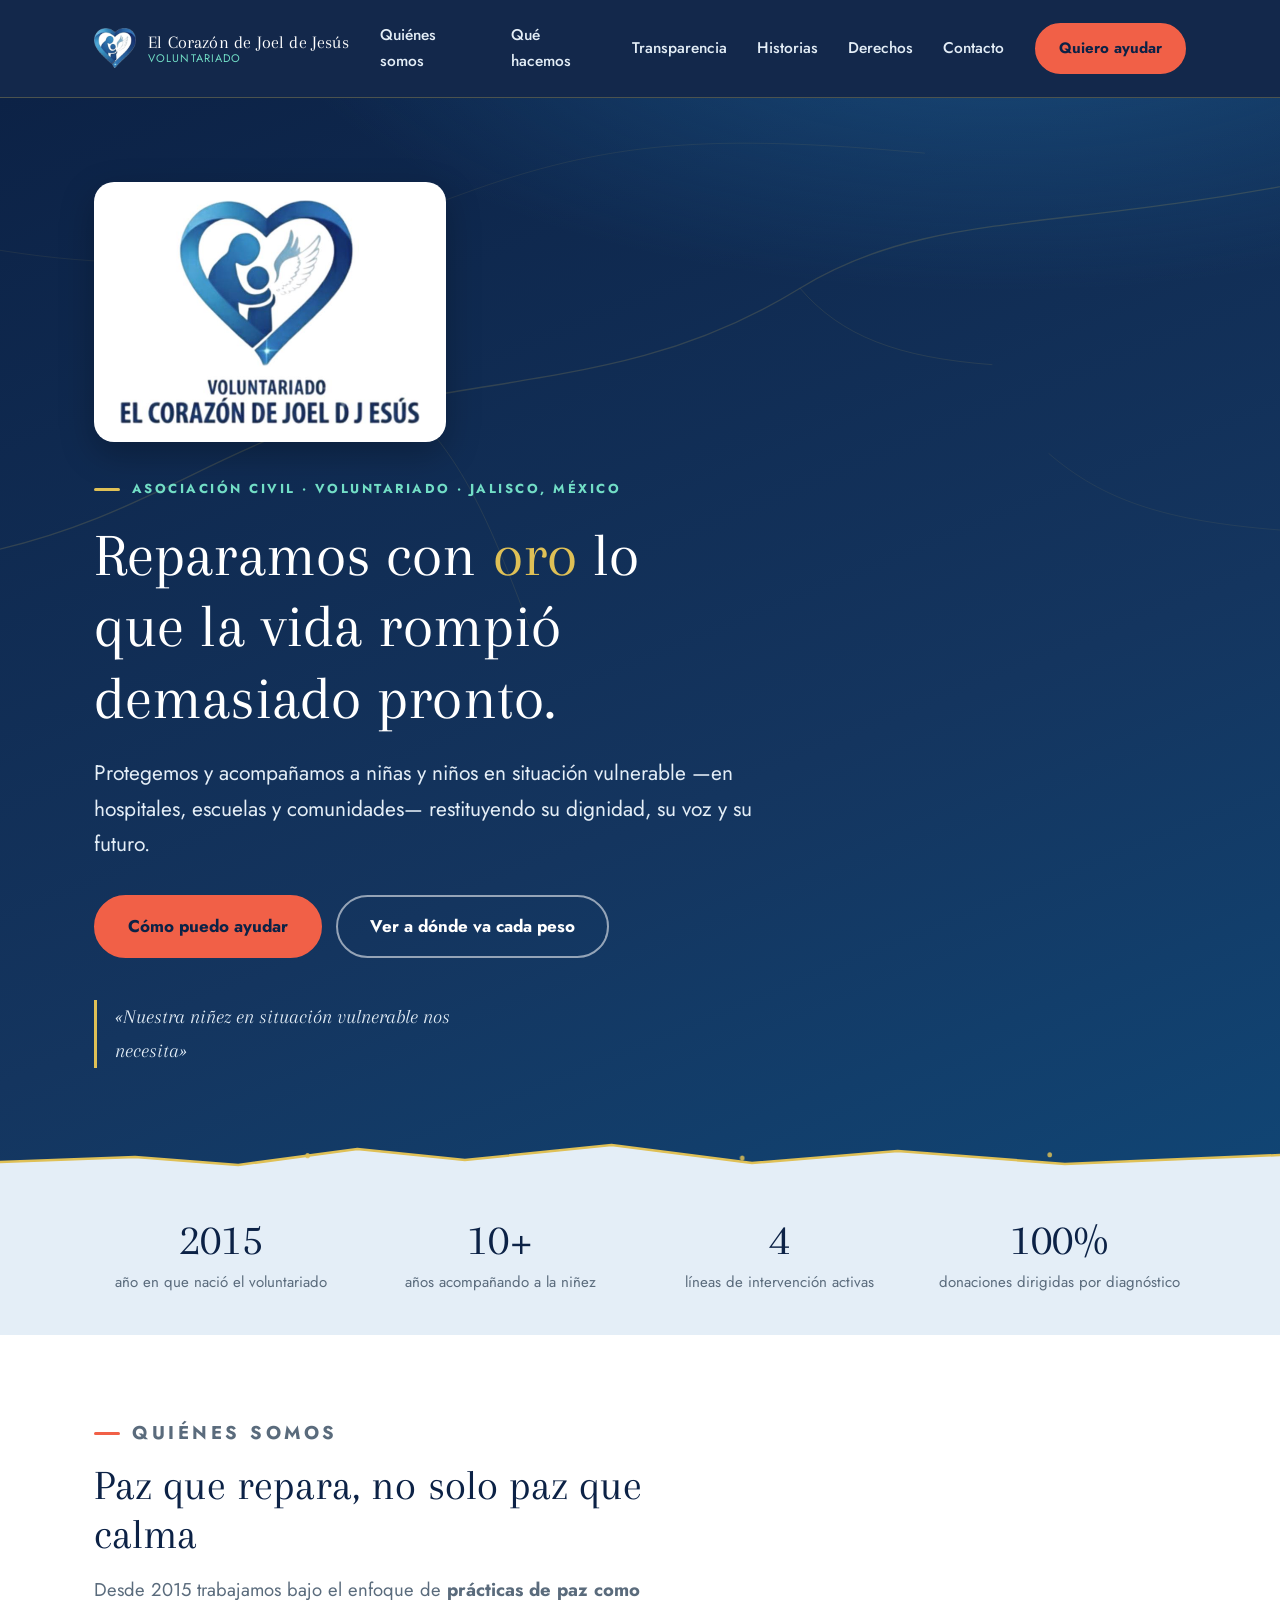
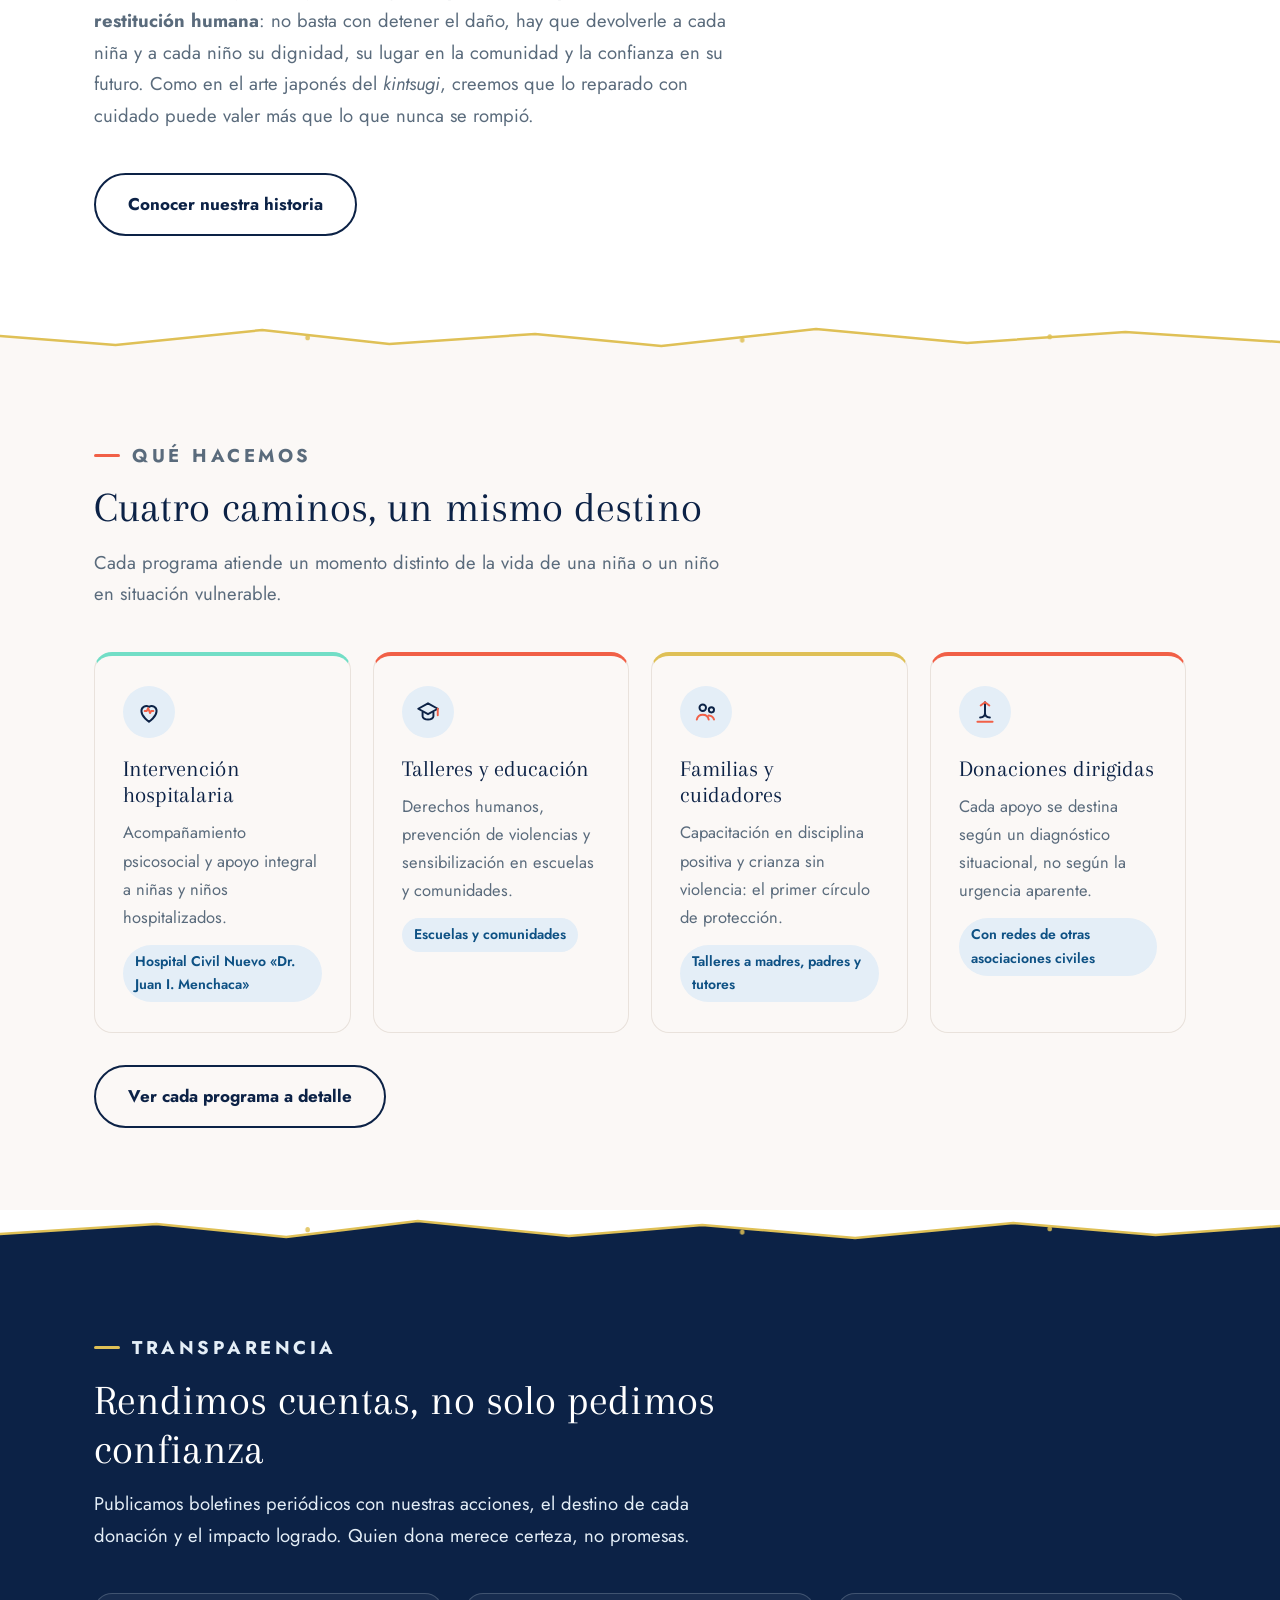
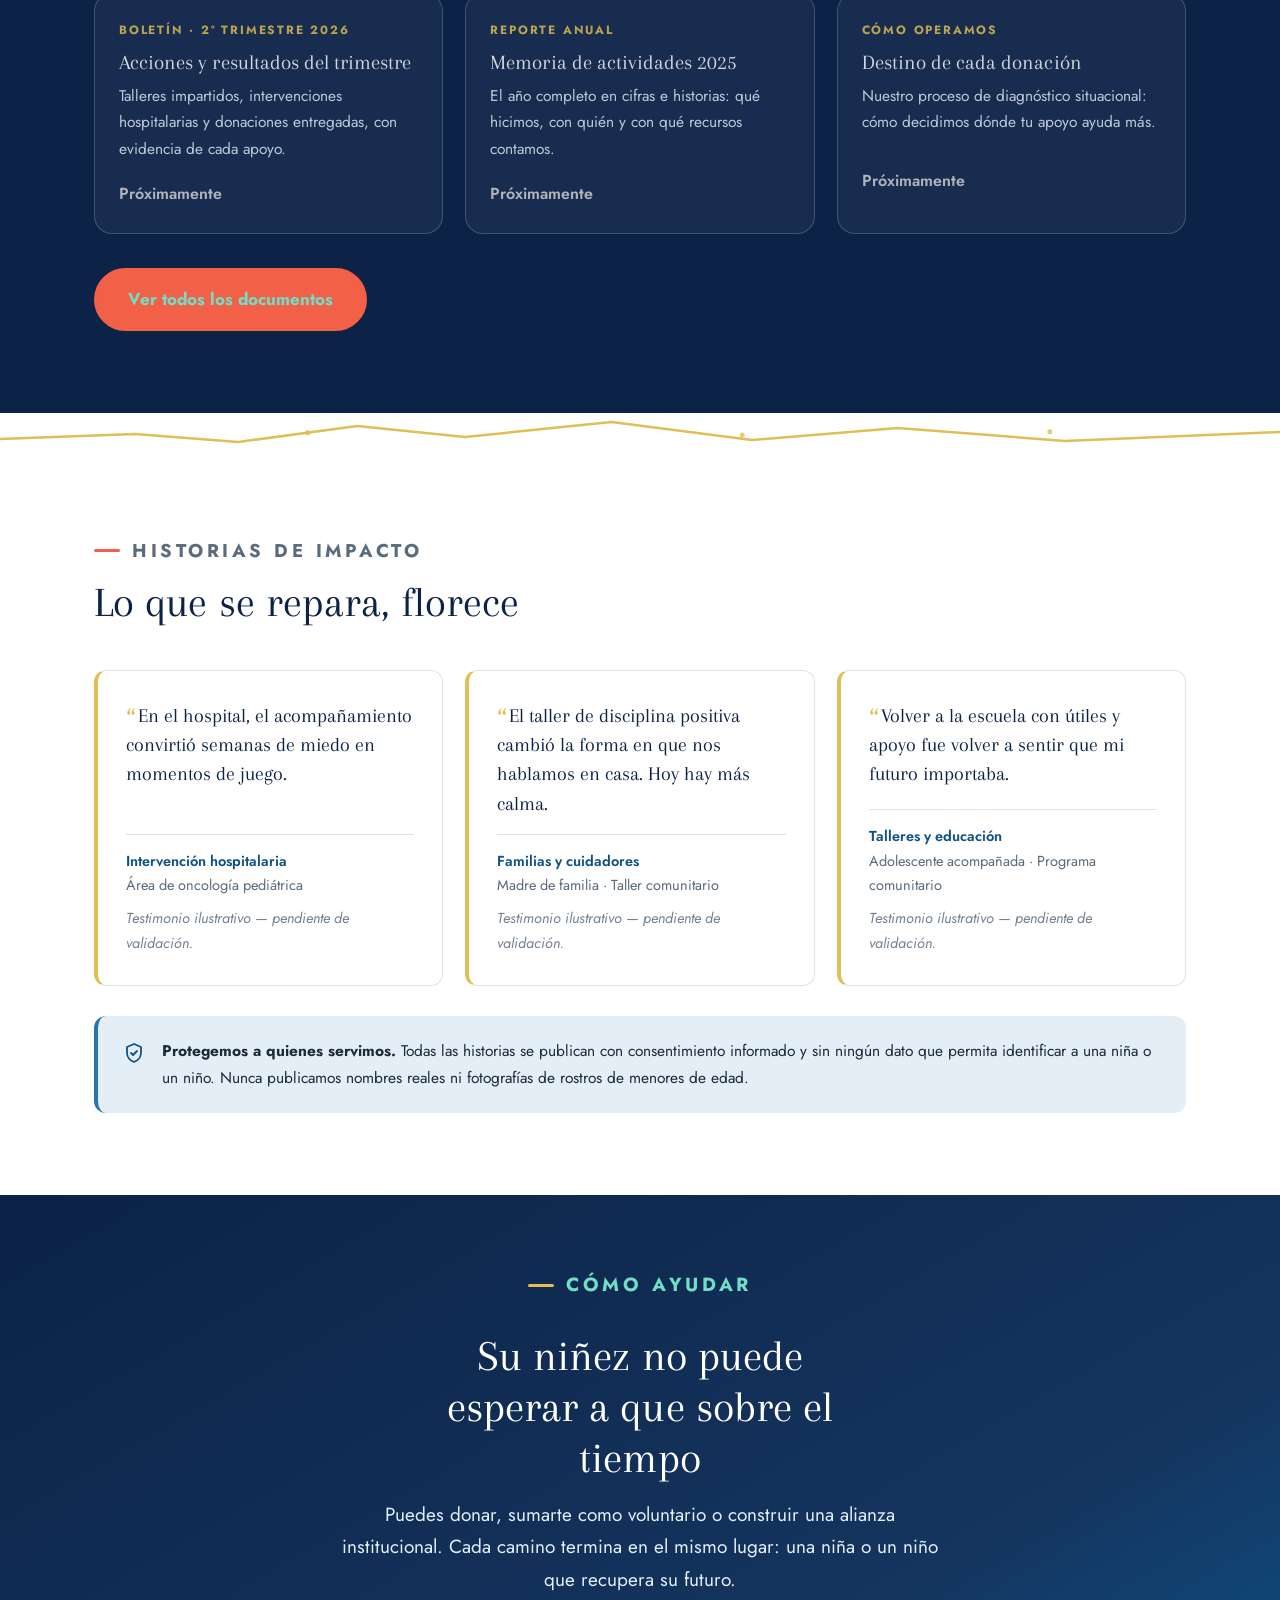
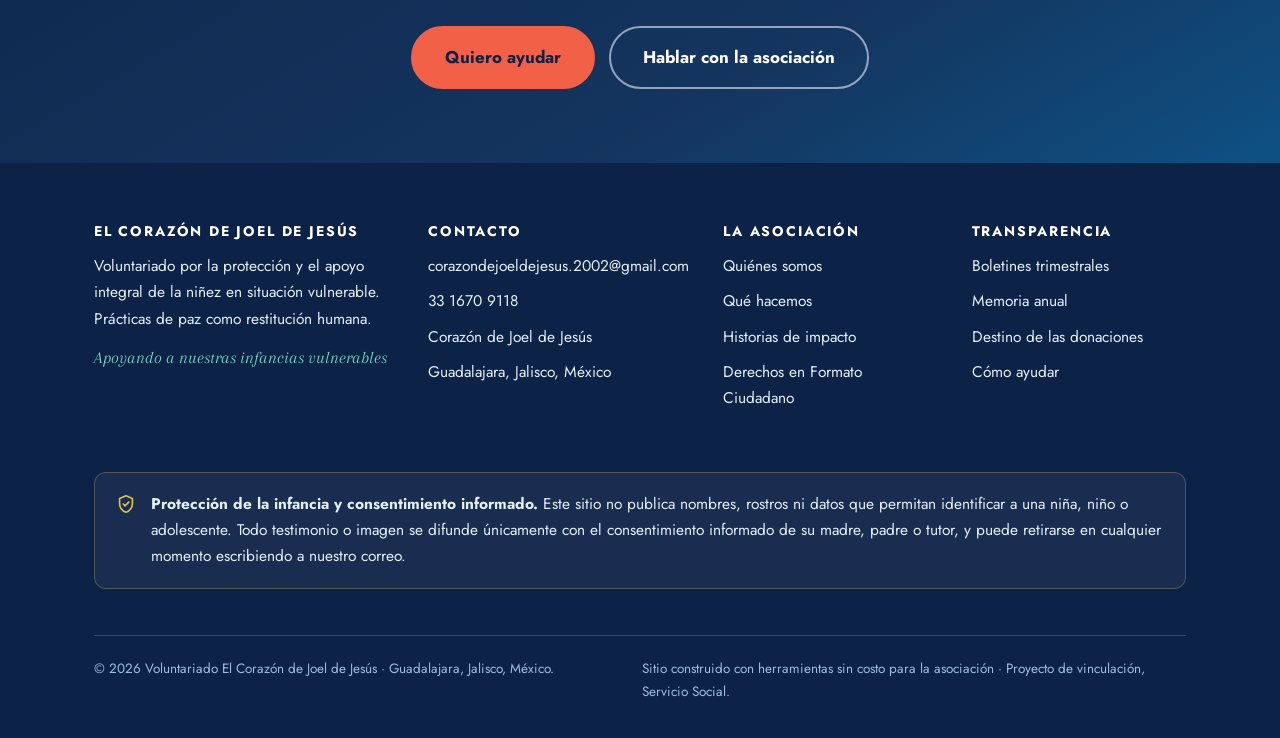
==== docs/index.html @ b1504482 "Sitio base: 8 páginas con diseño kintsugi y contenido parcialmente dinámico Estado al cierre del día" ====
<!DOCTYPE html>
<html lang="es-MX">
<head>
<meta charset="UTF-8">
<meta name="viewport" content="width=device-width, initial-scale=1">

<!-- ✏️ EDITABLE — Título y descripción que salen en Google -->
<title>El Corazón de Joel de Jesús — Asociación que ayuda a niñas y niños en Guadalajara</title>
<meta name="description" content="Voluntariado en Guadalajara, Jalisco, que protege y acompaña a niñas y niños en situación vulnerable: hospitales, escuelas y comunidades. Prácticas de paz como restitución humana.">
<link rel="canonical" href="https://corazondejoeldejesus.github.io/">

<!-- Cómo se ve al compartir en Facebook y WhatsApp -->
<meta property="og:type" content="website">
<meta property="og:locale" content="es_MX">
<meta property="og:site_name" content="El Corazón de Joel de Jesús">
<meta property="og:title" content="El Corazón de Joel de Jesús — Voluntariado por la niñez">
<meta property="og:description" content="Protegemos y acompañamos a niñas y niños en situación vulnerable en Guadalajara. Cada donación se dirige por diagnóstico situacional.">
<meta property="og:url" content="https://corazondejoeldejesus.github.io/">
<meta property="og:image" content="https://corazondejoeldejesus.github.io/assets/img/logo_completo.png">
<meta property="og:image:alt" content="Logotipo del Voluntariado El Corazón de Joel de Jesús.">
<meta name="twitter:card" content="summary_large_image">
<meta name="theme-color" content="#0c2246">

<link rel="icon" href="assets/img/favicon.png" type="image/png">
<link rel="apple-touch-icon" href="assets/img/apple-touch-icon.png">

<!-- Tipografías oficiales: Arapey (títulos) y Codec Pro (cuerpo).
     Codec Pro es de pago; usamos Jost como sustituto libre. -->
<link rel="preconnect" href="https://fonts.googleapis.com">
<link rel="preconnect" href="https://fonts.gstatic.com" crossorigin>
<link href="https://fonts.googleapis.com/css2?family=Arapey:ital@0;1&family=Jost:wght@400;500;600;700&display=swap" rel="stylesheet">
<link rel="stylesheet" href="assets/css/estilo.css">

<!-- Ficha de la asociación para buscadores (Schema.org) -->
<script type="application/ld+json">
{
  "@context": "https://schema.org",
  "@type": "NGO",
  "name": "Voluntariado El Corazón de Joel de Jesús",
  "alternateName": "Corazón de Joel de Jesús A.C.",
  "slogan": "Apoyando a nuestras infancias vulnerables",
  "description": "Asociación civil dedicada a la protección y apoyo integral de niñas y niños en situación vulnerable, bajo el marco de prácticas de paz como restitución humana.",
  "url": "https://corazondejoeldejesus.github.io/",
  "logo": "https://corazondejoeldejesus.github.io/assets/img/logo_completo.png",
  "foundingDate": "2015",
  "email": "corazondejoeldejesus.2002@gmail.com",
  "telephone": "+52-33-1670-9118",
  "address": {
    "@type": "PostalAddress",
    "addressLocality": "Guadalajara",
    "addressRegion": "Jalisco",
    "addressCountry": "MX"
  },
  "areaServed": {
    "@type": "AdministrativeArea",
    "name": "Área Metropolitana de Guadalajara, Jalisco, México"
  },
  "knowsAbout": [
    "Derechos de la niñez",
    "Acompañamiento hospitalario infantil",
    "Disciplina positiva",
    "Cultura de paz",
    "Restitución humana"
  ],
  "contactPoint": {
    "@type": "ContactPoint",
    "contactType": "Donaciones y voluntariado",
    "email": "corazondejoeldejesus.2002@gmail.com",
    "telephone": "+52-33-1670-9118",
    "availableLanguage": "Spanish"
  }
}
</script>
</head>
<body>

<a class="saltar" href="#contenido">Saltar al contenido principal</a>

<noscript>
  <p class="aviso-js">Este sitio funciona mejor con JavaScript activado, pero todo el contenido y los datos de contacto se pueden leer sin él.</p>
</noscript>

<!-- ===================== ENCABEZADO ===================== -->
<header class="encabezado">
  <nav class="barra" aria-label="Navegación principal">
    <!-- Logo, versión "solo corazón" (la que el manual asigna al encabezado) -->
    <a class="marca" href="index.html" aria-label="El Corazón de Joel de Jesús — Ir al inicio">
      <img src="assets/img/corazon.png" alt="" width="42" height="40">
      <span class="marca-texto">
        <b>El Corazón de Joel de Jesús</b>
        <span>Voluntariado</span>
      </span>
    </a>

    <button class="hamburguesa" aria-expanded="false" aria-controls="menu-principal">
      <span></span>
      <span class="solo-lectores">Abrir menú</span>
    </button>

    <ul class="menu" id="menu-principal">
      <li><a href="quienes-somos.html">Quiénes somos</a></li>
      <li><a href="que-hacemos.html">Qué hacemos</a></li>
      <li><a href="transparencia.html">Transparencia</a></li>
      <li><a href="historias.html">Historias</a></li>
      <li><a href="derechos-ciudadanos.html">Derechos</a></li>
      <li><a href="contacto.html">Contacto</a></li>
      <li><a class="boton" href="como-ayudar.html">Quiero ayudar</a></li>
    </ul>

    <a class="boton" href="como-ayudar.html">Quiero ayudar</a>
  </nav>
</header>

<main id="contenido">

  <!-- ===================== PORTADA ===================== -->
  <div class="portada">
    <!-- Vetas de oro al fondo: el kintsugi como textura -->
    <svg class="vetas" viewBox="0 0 1440 620" preserveAspectRatio="xMidYMid slice" aria-hidden="true" focusable="false">
      <g fill="none" stroke="#dfc056" stroke-linecap="round">
        <path d="M-20 512 C 180 470, 262 372, 452 340 S 760 300, 900 214 S 1180 150, 1460 96" stroke-width="1.5" opacity=".55"/>
        <path d="M452 340 C 520 404, 548 470, 596 596" stroke-width="1" opacity=".4"/>
        <path d="M900 214 C 946 268, 1010 292, 1116 300" stroke-width="1" opacity=".4"/>
        <path d="M-20 168 C 220 210, 356 168, 520 108 S 800 40, 1040 62" stroke-width="1" opacity=".3"/>
        <path d="M1180 400 C 1240 452, 1310 476, 1440 486" stroke-width="1" opacity=".3"/>
      </g>
    </svg>

    <div class="envoltura">
      <!-- Logo completo (con tagline). Va dentro de una tarjeta blanca
           porque el manual lo exige sobre fondo azul marino.
           Aparece UNA sola vez en esta página. -->
      <div class="caja-logo sube">
        <img src="assets/img/logo_completo.png"
             alt="Voluntariado El Corazón de Joel de Jesús. Apoyando a nuestras infancias vulnerables."
             width="300" height="225" fetchpriority="high">
      </div>

      <!-- ✏️ EDITABLE — Texto principal de la portada -->
      <p class="antetitulo sube" style="animation-delay:.06s">Asociación civil · Voluntariado · Jalisco, México</p>
      <h1 class="sube" style="animation-delay:.12s">Reparamos con <em>oro</em> lo que la vida rompió demasiado pronto.</h1>
      <p class="entrada sube" style="animation-delay:.18s">
        Protegemos y acompañamos a niñas y niños en situación vulnerable —en hospitales,
        escuelas y comunidades— restituyendo su dignidad, su voz y su futuro.
      </p>

      <div class="acciones sube" style="animation-delay:.24s">
        <a class="boton" href="como-ayudar.html">Cómo puedo ayudar</a>
        <a class="boton boton-linea" href="transparencia.html">Ver a dónde va cada peso</a>
      </div>

      <p class="lema sube" style="animation-delay:.3s">«Nuestra niñez en situación vulnerable nos necesita»</p>
    </div>

    <div class="kintsugi" data-kintsugi data-fondo="#e4eef7"></div>
  </div>

  <!-- ===================== CIFRAS ===================== -->
  <!-- Los números se editan en assets/js/contenido.js → cifras -->
  <section class="cifras" aria-labelledby="titulo-cifras">
    <h2 id="titulo-cifras" class="solo-lectores">Nuestra trayectoria en cifras</h2>
    <div class="envoltura" data-cifras>
      <noscript>
        <div class="cifra"><b>2015</b><span>año en que nació el voluntariado</span></div>
        <div class="cifra"><b>10+</b><span>años acompañando a la niñez</span></div>
        <div class="cifra"><b>4</b><span>líneas de intervención activas</span></div>
        <div class="cifra"><b>100%</b><span>donaciones dirigidas por diagnóstico</span></div>
      </noscript>
    </div>
  </section>

  <!-- ===================== QUIÉNES SOMOS (resumen) ===================== -->
  <section class="seccion" aria-labelledby="titulo-quienes">
    <div class="envoltura">
      <div class="titulo">
        <p class="antetitulo">Quiénes somos</p>
        <!-- ✏️ EDITABLE -->
        <h2 id="titulo-quienes">Paz que repara, no solo paz que calma</h2>
        <p>
          Desde 2015 trabajamos bajo el enfoque de <strong>prácticas de paz como restitución
          humana</strong>: no basta con detener el daño, hay que devolverle a cada niña y a cada
          niño su dignidad, su lugar en la comunidad y la confianza en su futuro. Como en el arte
          japonés del <em>kintsugi</em>, creemos que lo reparado con cuidado puede valer más que
          lo que nunca se rompió.
        </p>
      </div>
      <p><a class="boton boton-claro" href="quienes-somos.html">Conocer nuestra historia</a></p>
    </div>
  </section>

  <div class="kintsugi" data-kintsugi data-fondo="#fbf8f6"></div>

  <!-- ===================== QUÉ HACEMOS (resumen) ===================== -->
  <section class="seccion crema" aria-labelledby="titulo-programas">
    <div class="envoltura">
      <div class="titulo">
        <p class="antetitulo">Qué hacemos</p>
        <!-- ✏️ EDITABLE -->
        <h2 id="titulo-programas">Cuatro caminos, un mismo destino</h2>
        <p>Cada programa atiende un momento distinto de la vida de una niña o un niño en situación vulnerable.</p>
      </div>

      <div class="rejilla rejilla-4">
        <article class="tarjeta">
          <div class="icono" aria-hidden="true">
            <svg viewBox="0 0 24 24" fill="none"><path d="M12 21s-7-4.6-7-10a4.5 4.5 0 0 1 7-3.7A4.5 4.5 0 0 1 19 11c0 5.4-7 10-7 10Z" stroke="#0c2246" stroke-width="1.8"/><path d="M8 11h2l1.2-2.5L13 13l1-2h2" stroke="#f16047" stroke-width="1.8" stroke-linecap="round" stroke-linejoin="round"/></svg>
          </div>
          <h3>Intervención hospitalaria</h3>
          <p>Acompañamiento psicosocial y apoyo integral a niñas y niños hospitalizados.</p>
          <span class="lugar">Hospital Civil Nuevo «Dr. Juan I. Menchaca»</span>
        </article>

        <article class="tarjeta">
          <div class="icono" aria-hidden="true">
            <svg viewBox="0 0 24 24" fill="none"><path d="M3 9l9-5 9 5-9 5-9-5Z" stroke="#0c2246" stroke-width="1.8" stroke-linejoin="round"/><path d="M7 12v4c0 1.5 2.2 3 5 3s5-1.5 5-3v-4" stroke="#0c2246" stroke-width="1.8"/><path d="M21 9v6" stroke="#f16047" stroke-width="1.8" stroke-linecap="round"/></svg>
          </div>
          <h3>Talleres y educación</h3>
          <p>Derechos humanos, prevención de violencias y sensibilización en escuelas y comunidades.</p>
          <span class="lugar">Escuelas y comunidades</span>
        </article>

        <article class="tarjeta">
          <div class="icono" aria-hidden="true">
            <svg viewBox="0 0 24 24" fill="none"><circle cx="9" cy="8" r="3" stroke="#0c2246" stroke-width="1.8"/><circle cx="17" cy="10" r="2.4" stroke="#0c2246" stroke-width="1.8"/><path d="M3.5 19c.6-3 3-4.5 5.5-4.5s4.9 1.5 5.5 4.5M14.5 15.2c2.3.2 4.3 1.4 4.9 3.8" stroke="#f16047" stroke-width="1.8" stroke-linecap="round"/></svg>
          </div>
          <h3>Familias y cuidadores</h3>
          <p>Capacitación en disciplina positiva y crianza sin violencia: el primer círculo de protección.</p>
          <span class="lugar">Talleres a madres, padres y tutores</span>
        </article>

        <article class="tarjeta">
          <div class="icono" aria-hidden="true">
            <svg viewBox="0 0 24 24" fill="none"><path d="M12 3v10M12 13c0 3-2 4-4.5 4M12 13c0 3 2 4 4.5 4" stroke="#0c2246" stroke-width="1.8" stroke-linecap="round"/><path d="M5 21h14M8 6l4-3 4 3" stroke="#f16047" stroke-width="1.8" stroke-linecap="round" stroke-linejoin="round"/></svg>
          </div>
          <h3>Donaciones dirigidas</h3>
          <p>Cada apoyo se destina según un diagnóstico situacional, no según la urgencia aparente.</p>
          <span class="lugar">Con redes de otras asociaciones civiles</span>
        </article>
      </div>

      <p style="margin-top:32px"><a class="boton boton-claro" href="que-hacemos.html">Ver cada programa a detalle</a></p>
    </div>
  </section>

  <div class="kintsugi" data-kintsugi data-fondo="#0c2246"></div>

  <!-- ===================== TRANSPARENCIA (resumen) ===================== -->
  <section class="seccion oscuro" aria-labelledby="titulo-transparencia">
    <div class="envoltura">
      <div class="titulo">
        <p class="antetitulo">Transparencia</p>
        <!-- ✏️ EDITABLE -->
        <h2 id="titulo-transparencia">Rendimos cuentas, no solo pedimos confianza</h2>
        <p>
          Publicamos boletines periódicos con nuestras acciones, el destino de cada donación y
          el impacto logrado. Quien dona merece certeza, no promesas.
        </p>
      </div>

      <!-- Los boletines se editan en assets/js/contenido.js → boletines -->
      <div class="rejilla rejilla-3" data-boletines></div>

      <p style="margin-top:34px"><a class="boton" href="transparencia.html">Ver todos los documentos</a></p>
    </div>
  </section>

  <div class="kintsugi" data-kintsugi data-fondo="#ffffff"></div>

  <!-- ===================== HISTORIAS (resumen) ===================== -->
  <section class="seccion" aria-labelledby="titulo-historias">
    <div class="envoltura">
      <div class="titulo">
        <p class="antetitulo">Historias de impacto</p>
        <!-- ✏️ EDITABLE -->
        <h2 id="titulo-historias">Lo que se repara, florece</h2>
      </div>

      <!-- Las historias se editan en assets/js/contenido.js → historias -->
      <div class="rejilla rejilla-3" data-historias></div>

      <div class="aviso-proteccion">
        <svg viewBox="0 0 24 24" fill="none" aria-hidden="true"><path d="M12 3l7 3v5.5c0 4.3-3 8.2-7 9.5-4-1.3-7-5.2-7-9.5V6l7-3Z" stroke="#0e5184" stroke-width="1.8" stroke-linejoin="round"/><path d="M9 12l2 2 4-4" stroke="#0e5184" stroke-width="1.8" stroke-linecap="round" stroke-linejoin="round"/></svg>
        <p>
          <strong>Protegemos a quienes servimos.</strong> Todas las historias se publican con
          consentimiento informado y sin ningún dato que permita identificar a una niña o un niño.
          Nunca publicamos nombres reales ni fotografías de rostros de menores de edad.
        </p>
      </div>
    </div>
  </section>

  <!-- ===================== LLAMADO FINAL ===================== -->
  <section class="llamado" aria-labelledby="titulo-llamado">
    <div class="envoltura">
      <p class="antetitulo" style="justify-content:center;color:var(--menta)">Cómo ayudar</p>
      <!-- ✏️ EDITABLE -->
      <h2 id="titulo-llamado">Su niñez no puede esperar a que sobre el tiempo</h2>
      <p>
        Puedes donar, sumarte como voluntario o construir una alianza institucional.
        Cada camino termina en el mismo lugar: una niña o un niño que recupera su futuro.
      </p>
      <div class="acciones">
        <a class="boton" href="como-ayudar.html">Quiero ayudar</a>
        <a class="boton boton-linea" href="contacto.html">Hablar con la asociación</a>
      </div>
    </div>
  </section>

</main>

<!-- ===================== PIE DE PÁGINA ===================== -->
<footer class="pie">
  <div class="envoltura">
    <div class="columnas">
      <div>
        <!-- En esta página el logo completo ya aparece en la portada.
             Por regla del manual (usarlo una sola vez por vista), aquí
             va solo el nombre escrito. -->
        <h3>El Corazón de Joel de Jesús</h3>
        <p>
          Voluntariado por la protección y el apoyo integral de la niñez en situación vulnerable.
          Prácticas de paz como restitución humana.
        </p>
        <p class="lema-pie">Apoyando a nuestras infancias vulnerables</p>
      </div>

      <div>
        <h3>Contacto</h3>
        <!-- Estos datos se editan en assets/js/contenido.js → contacto -->
        <ul>
          <li><a data-correo data-correo-texto href="mailto:corazondejoeldejesus.2002@gmail.com">corazondejoeldejesus.2002@gmail.com</a></li>
          <li><a data-telefono data-telefono-texto href="tel:+523316709118">33 1670 9118</a></li>
          <li><a data-facebook data-facebook-texto href="https://www.facebook.com/" target="_blank" rel="noopener">Corazón de Joel de Jesús</a></li>
          <li><span data-campo="ciudad">Guadalajara, Jalisco, México</span></li>
        </ul>
      </div>

      <div>
        <h3>La asociación</h3>
        <ul>
          <li><a href="quienes-somos.html">Quiénes somos</a></li>
          <li><a href="que-hacemos.html">Qué hacemos</a></li>
          <li><a href="historias.html">Historias de impacto</a></li>
          <li><a href="derechos-ciudadanos.html">Derechos en Formato Ciudadano</a></li>
        </ul>
      </div>

      <div>
        <h3>Transparencia</h3>
        <ul>
          <li><a href="transparencia.html">Boletines trimestrales</a></li>
          <li><a href="transparencia.html#memoria">Memoria anual</a></li>
          <li><a href="transparencia.html#diagnostico">Destino de las donaciones</a></li>
          <li><a href="como-ayudar.html">Cómo ayudar</a></li>
        </ul>
      </div>

      <!-- Nota de consentimiento informado (obligatoria) -->
      <div class="consentimiento">
        <svg viewBox="0 0 24 24" fill="none" aria-hidden="true"><path d="M12 3l7 3v5.5c0 4.3-3 8.2-7 9.5-4-1.3-7-5.2-7-9.5V6l7-3Z" stroke="#dfc056" stroke-width="1.8" stroke-linejoin="round"/><path d="M9 12l2 2 4-4" stroke="#dfc056" stroke-width="1.8" stroke-linecap="round" stroke-linejoin="round"/></svg>
        <p>
          <strong>Protección de la infancia y consentimiento informado.</strong>
          Este sitio no publica nombres, rostros ni datos que permitan identificar a una niña,
          niño o adolescente. Todo testimonio o imagen se difunde únicamente con el consentimiento
          informado de su madre, padre o tutor, y puede retirarse en cualquier momento
          escribiendo a nuestro correo.
        </p>
      </div>

      <div class="legal">
        <p>© <span data-anio>2026</span> Voluntariado El Corazón de Joel de Jesús · Guadalajara, Jalisco, México.</p>
        <p>Sitio construido con herramientas sin costo para la asociación · Proyecto de vinculación, Servicio Social.</p>
      </div>
    </div>
  </div>
</footer>

<script src="assets/js/contenido.js"></script>
<script src="assets/js/sitio.js"></script>
</body>
</html>
---- docs/assets/css/estilo.css ----
/* =============================================================
   EL CORAZÓN DE JOEL DE JESÚS — Hoja de estilo principal
   =============================================================
   Este archivo controla CÓMO SE VE el sitio (colores, letras,
   tamaños). Normalmente la asociación NO necesita tocarlo:
   los textos se editan en  assets/js/contenido.js  y en las
   páginas .html.

   Si algún día quieren cambiar un color de todo el sitio,
   cámbienlo UNA sola vez en el bloque ":root" de aquí abajo.
   ============================================================= */

/* -------------------------------------------------------------
   1. TOKENS — Paleta oficial del Manual de Identidad
   -------------------------------------------------------------
   No cambiar estos hex sin autorización de la asociación.
   Los números de contraste están verificados con la fórmula
   WCAG 2.1 (luminancia relativa). Se anotan para que cualquiera
   pueda comprobar que el sitio es accesible.
   ------------------------------------------------------------- */
:root {
  /* Colores base del manual */
  --navy:    #0c2246;  /* Azul marino institucional */
  --coral:   #f16047;  /* Acento principal / llamados a la acción */
  --oro:     #dfc056;  /* Acento secundario / línea de kintsugi */
  --menta:   #72dec6;  /* Acento de apoyo / detalles */
  --blanco:  #ffffff;

  /* Azules secundarios del manual */
  --azul:    #2475b2;
  --azul-2:  #0e5184;

  /* Neutros del manual */
  --hielo:   #f4eeee;
  --piedra:  #d6d3d3;

  /* Tonos de apoyo derivados (para fondos y texto secundario) */
  --cielo:   #e4eef7;  /* texto claro sobre azul marino */
  --tinta:   #1e2a36;  /* texto principal   — 14.9:1 sobre blanco ✔ AA */
  --gris:    #5a6b7c;  /* texto secundario  —  5.48:1 sobre blanco ✔ AA */
  --crema:   #fbf8f6;  /* fondo suave de tarjetas */
  --borde:   #e9e2dc;

  /* CONTRASTES VERIFICADOS (WCAG 2.1)
     ─────────────────────────────────────────────────────────
     navy  sobre coral   → 4.88:1  ✔ AA  (botón principal)
     blanco sobre coral  → 3.23:1  ✘ NO usar texto blanco en coral
     coral sobre blanco  → 3.23:1  ✘ solo como elemento gráfico
     oro   sobre navy    → 8.86:1  ✔ AA
     oro   sobre blanco  → 1.78:1  ✘ solo decorativo (kintsugi)
     menta sobre navy    → 9.9:1   ✔ AA
     cielo sobre navy    → 13.6:1  ✔ AAA
     blanco sobre navy   → 15.9:1  ✔ AAA
     ───────────────────────────────────────────────────────── */

  /* Tipografía. La oficial de cuerpo es CODEC PRO (de pago);
     usamos JOST de Google Fonts como sustituto libre.
     Si algún día compran Codec Pro, basta agregarla al inicio
     de la lista --fuente-cuerpo. */
  --fuente-titulo: 'Arapey', Georgia, 'Times New Roman', serif;
  --fuente-cuerpo: 'Jost', 'Codec Pro', system-ui, -apple-system, 'Segoe UI', sans-serif;

  /* Medidas */
  --ancho: 1140px;
  --radio: 18px;
  --radio-sm: 12px;
  --sombra: 0 4px 22px rgba(12, 34, 70, .07);
  --sombra-alta: 0 18px 44px rgba(12, 34, 70, .16);
  --transicion: .2s cubic-bezier(.2, .7, .3, 1);
}

/* -------------------------------------------------------------
   2. BASE
   ------------------------------------------------------------- */
*, *::before, *::after { margin: 0; padding: 0; box-sizing: border-box; }

html { scroll-behavior: smooth; scroll-padding-top: 90px; }

body {
  font-family: var(--fuente-cuerpo);
  font-size: 18px;          /* Base generosa: pensado para adultos mayores */
  line-height: 1.7;         /* Interlineado amplio */
  color: var(--tinta);
  background: var(--blanco);
  -webkit-font-smoothing: antialiased;
  text-rendering: optimizeLegibility;
}

h1, h2, h3, h4 {
  font-family: var(--fuente-titulo);
  color: var(--navy);
  line-height: 1.15;
  font-weight: 400;
  letter-spacing: .002em;
}

img { max-width: 100%; height: auto; display: block; }

a { color: var(--azul-2); text-underline-offset: .18em; }
a:hover { color: var(--navy); }

/* Foco visible en TODO elemento interactivo (requisito de accesibilidad).
   Se usa oro + halo oscuro para que se vea en fondo claro y oscuro. */
:where(a, button, input, textarea, select, summary, [tabindex]):focus-visible {
  outline: 3px solid var(--oro);
  outline-offset: 3px;
  border-radius: 4px;
}

/* Respeta a quien pidió menos animación en su sistema operativo. */
@media (prefers-reduced-motion: reduce) {
  html { scroll-behavior: auto; }
  *, *::before, *::after {
    animation-duration: .001ms !important;
    animation-iteration-count: 1 !important;
    transition-duration: .001ms !important;
  }
}

/* Utilidad: texto solo para lectores de pantalla */
.solo-lectores {
  position: absolute; width: 1px; height: 1px;
  padding: 0; margin: -1px; overflow: hidden;
  clip: rect(0 0 0 0); white-space: nowrap; border: 0;
}

/* Enlace "Saltar al contenido" — primer tabulador de la página */
.saltar {
  position: absolute; left: 50%; transform: translateX(-50%) translateY(-140%);
  z-index: 200; background: var(--oro); color: var(--navy);
  font-weight: 700; padding: 12px 26px; border-radius: 0 0 12px 12px;
  text-decoration: none; transition: transform var(--transicion);
}
.saltar:focus { transform: translateX(-50%) translateY(0); }

.envoltura { max-width: var(--ancho); margin: 0 auto; padding: 0 24px; }
.envoltura-angosta { max-width: 780px; margin: 0 auto; padding: 0 24px; }

/* -------------------------------------------------------------
   3. ELEMENTOS DE MARCA
   ------------------------------------------------------------- */

/* Eyebrow (antetítulo).
   El coral NO alcanza contraste AA como texto sobre blanco (3.23:1),
   así que el texto va en azul marino y el coral queda como el
   guion decorativo — ahí sí cumple (elemento gráfico, 3:1). */
.antetitulo {
  display: flex; align-items: center; gap: 12px;
  font-size: 13px; font-weight: 700; letter-spacing: .19em;
  text-transform: uppercase; color: var(--navy);
}
.antetitulo::before {
  content: ""; width: 26px; height: 3px; border-radius: 2px;
  background: var(--coral); flex: none;
}
/* Sobre fondo azul marino el texto va en menta (9.9:1 ✔ AA).
   Incluye la portada: ahí el fondo también es azul marino y un
   antetítulo en navy quedaría invisible. */
.oscuro .antetitulo,
.portada .antetitulo,
.llamado .antetitulo { color: var(--menta); }
.oscuro .antetitulo::before,
.portada .antetitulo::before,
.llamado .antetitulo::before { background: var(--oro); }

/* Botones.
   PRINCIPAL: fondo coral + texto azul marino = 4.88:1 ✔ AA.
   (Texto blanco sobre coral daría 3.23:1 y NO cumpliría.)
   Botones grandes y con área táctil amplia. */
.boton {
  display: inline-flex; align-items: center; justify-content: center; gap: 10px;
  background: var(--coral); color: var(--navy);
  font-family: var(--fuente-cuerpo); font-weight: 700; font-size: 17px;
  padding: 15px 32px; min-height: 52px; border: 2px solid var(--coral);
  border-radius: 999px; text-decoration: none; cursor: pointer;
  transition: transform var(--transicion), box-shadow var(--transicion), background var(--transicion);
}
.boton:hover {
  color: var(--navy); transform: translateY(-2px);
  box-shadow: 0 10px 26px rgba(241, 96, 71, .42);
}
.boton:active { transform: translateY(0); }

/* Secundario sobre fondo oscuro */
.boton-linea {
  background: transparent; color: var(--blanco);
  border: 2px solid rgba(255, 255, 255, .55);
}
.boton-linea:hover {
  background: rgba(255, 255, 255, .1); color: var(--blanco);
  box-shadow: none; border-color: var(--blanco);
}

/* Secundario sobre fondo claro */
.boton-claro {
  background: transparent; color: var(--navy); border: 2px solid var(--navy);
}
.boton-claro:hover { background: var(--navy); color: var(--blanco); box-shadow: none; }

/* Tarjeta blanca contenedora del logo.
   Regla del manual: sobre el azul marino, el logo SIEMPRE va dentro
   de una tarjeta blanca, con zona segura de aire alrededor. */
.caja-logo {
  background: var(--blanco); border-radius: 20px;
  padding: 18px 26px;               /* ← zona segura de aire */
  display: inline-block; box-shadow: 0 12px 34px rgba(0, 0, 0, .26);
}
.caja-logo img { width: min(300px, 62vw); height: auto; }

/* -------------------------------------------------------------
   4. LÍNEA DE KINTSUGI — elemento firma
   -------------------------------------------------------------
   La grieta dorada que separa las secciones. Es la metáfora de la
   restitución humana: lo que se rompió, reparado con oro, vale más.
   Es 100% decorativa (aria-hidden), por eso puede animarse sin
   afectar la comprensión del contenido.
   ------------------------------------------------------------- */
.kintsugi { display: block; width: 100%; height: 40px; overflow: hidden; }
.kintsugi svg { display: block; width: 100%; height: 100%; }

.kintsugi .grieta {
  fill: none; stroke: var(--oro); stroke-width: 2.5;
  stroke-linecap: round; stroke-linejoin: round;
}
/* La grieta "se rellena de oro" al entrar en pantalla */
.kintsugi .grieta.anima {
  stroke-dasharray: var(--largo); stroke-dashoffset: var(--largo);
}
.kintsugi.visible .grieta.anima {
  transition: stroke-dashoffset 1.5s cubic-bezier(.4, 0, .2, 1);
  stroke-dashoffset: 0;
}
/* Escamas de oro (pequeños destellos sobre la grieta) */
.kintsugi .escama { fill: var(--oro); opacity: 0; }
.kintsugi.visible .escama { animation: destello .9s ease forwards; }
.kintsugi.visible .escama:nth-of-type(2) { animation-delay: .35s; }
.kintsugi.visible .escama:nth-of-type(3) { animation-delay: .6s; }
@keyframes destello { to { opacity: .85; } }

/* Si el usuario pidió menos movimiento: la grieta aparece ya dibujada. */
@media (prefers-reduced-motion: reduce) {
  .kintsugi .grieta.anima { stroke-dasharray: none; stroke-dashoffset: 0; }
  .kintsugi .escama { opacity: .85; }
}

/* -------------------------------------------------------------
   5. ENCABEZADO Y NAVEGACIÓN
   ------------------------------------------------------------- */
.encabezado {
  position: sticky; top: 0; z-index: 100;
  background: rgba(12, 34, 70, .97);
  backdrop-filter: blur(8px);
  border-bottom: 1px solid rgba(223, 192, 86, .28);  /* hilo de oro */
}
.barra {
  display: flex; align-items: center; justify-content: space-between; gap: 18px;
  max-width: var(--ancho); margin: 0 auto; padding: 12px 24px;
}
/* Marca del encabezado: SOLO el corazón (versión del manual para header). */
.marca {
  display: flex; align-items: center; gap: 12px;
  text-decoration: none; color: var(--blanco); flex: none;
}
.marca img { width: 42px; height: auto; flex: none; }
.marca-texto { display: flex; flex-direction: column; line-height: 1.15; }
.marca-texto b {
  font-family: var(--fuente-titulo); font-size: 18px; font-weight: 400;
  letter-spacing: .01em;
}
.marca-texto span { font-size: 11px; color: var(--menta); letter-spacing: .1em; text-transform: uppercase; }
.marca:hover .marca-texto b { color: var(--oro); }

.menu { display: flex; align-items: center; gap: 4px; list-style: none; }
.menu a {
  display: block; color: var(--cielo); text-decoration: none;
  font-weight: 500; font-size: 15.5px; padding: 10px 13px; border-radius: 8px;
  transition: background var(--transicion), color var(--transicion);
}
.menu a:hover { color: var(--blanco); background: rgba(255, 255, 255, .1); }
/* Página actual: se marca con color Y con una línea dorada
   (no solo color, para no depender de la vista del usuario). */
.menu a[aria-current="page"] { color: var(--blanco); background: rgba(255, 255, 255, .12); }
.menu a[aria-current="page"]::after {
  content: ""; display: block; height: 2px; background: var(--oro);
  border-radius: 2px; margin-top: 4px;
}
.barra .boton { padding: 11px 22px; min-height: 44px; font-size: 15px; flex: none; }

/* El botón "Quiero ayudar" existe dos veces en el HTML: uno suelto en la
   barra (para pantalla grande) y otro dentro del menú (para el celular).
   En pantalla grande se oculta el del menú —siempre es el último de la
   lista— para que no aparezca duplicado. */
.menu > li:last-child { display: none; }

/* Botón de menú en móvil */
.hamburguesa {
  display: none; background: transparent; border: 2px solid rgba(255, 255, 255, .4);
  border-radius: 10px; width: 48px; height: 48px; cursor: pointer;
  align-items: center; justify-content: center; flex: none;
}
.hamburguesa span { display: block; width: 20px; height: 2px; background: var(--blanco); position: relative; }
.hamburguesa span::before, .hamburguesa span::after {
  content: ""; position: absolute; left: 0; width: 20px; height: 2px; background: var(--blanco);
  transition: transform var(--transicion), top var(--transicion);
}
.hamburguesa span::before { top: -6px; }
.hamburguesa span::after { top: 6px; }
.hamburguesa[aria-expanded="true"] span { background: transparent; }
.hamburguesa[aria-expanded="true"] span::before { top: 0; transform: rotate(45deg); }
.hamburguesa[aria-expanded="true"] span::after { top: 0; transform: rotate(-45deg); }

@media (max-width: 980px) {
  .hamburguesa { display: flex; }
  .barra > .boton { display: none; }
  .menu > li:last-child { display: block; }   /* en celular sí se muestra */
  .menu {
    display: none; position: absolute; top: 100%; left: 0; right: 0;
    flex-direction: column; align-items: stretch; gap: 0;
    background: var(--navy); padding: 10px 16px 22px;
    border-bottom: 3px solid var(--oro); box-shadow: var(--sombra-alta);
  }
  .menu.abierto { display: flex; }
  .menu a { padding: 15px 12px; font-size: 17px; border-bottom: 1px solid rgba(255, 255, 255, .1); }
  .menu a[aria-current="page"]::after { display: none; }
  .menu a[aria-current="page"] { border-left: 3px solid var(--oro); }
  .menu .boton { margin-top: 16px; justify-content: center; }
}

/* -------------------------------------------------------------
   6. PORTADA (HERO)
   ------------------------------------------------------------- */
.portada {
  position: relative; overflow: hidden; color: var(--blanco);
  background:
    radial-gradient(1200px 520px at 78% -12%, rgba(36, 117, 178, .5), transparent 62%),
    linear-gradient(158deg, var(--navy) 0%, #14355f 62%, var(--azul-2) 128%);
  padding: 84px 0 0;
}
/* Vetas de oro muy tenues al fondo: kintsugi como textura, no como adorno. */
.portada .vetas {
  position: absolute; inset: 0; z-index: 1;
  opacity: .3; pointer-events: none;
}
.portada .envoltura { position: relative; z-index: 2; }
.portada h1 {
  color: var(--blanco); font-size: clamp(38px, 5.6vw, 62px);
  max-width: 19ch; margin: 20px 0 22px;
}
.portada h1 em { font-style: normal; color: var(--oro); }
.portada .entrada {
  font-size: clamp(18px, 2.1vw, 21px); color: var(--cielo);
  max-width: 54ch; margin-bottom: 32px;
}
.portada .acciones { display: flex; gap: 14px; flex-wrap: wrap; margin-bottom: 42px; }
.lema {
  border-left: 3px solid var(--oro); padding-left: 18px;
  font-family: var(--fuente-titulo); font-style: italic;
  font-size: 20px; color: var(--cielo); max-width: 42ch; margin-bottom: 68px;
}
.portada .caja-logo { margin-bottom: 26px; }

/* Portada más pequeña para las páginas interiores */
.portada-interior { padding: 64px 0 0; }
.portada-interior h1 { font-size: clamp(34px, 4.6vw, 50px); max-width: 20ch; margin-bottom: 16px; }
.portada-interior .entrada { margin-bottom: 54px; }

/* Animación de entrada suave */
.sube { animation: sube .8s cubic-bezier(.2, .7, .3, 1) both; }
@keyframes sube { from { opacity: 0; transform: translateY(20px); } to { opacity: 1; transform: none; } }

/* Migas de pan */
.migas { font-size: 14px; color: var(--cielo); margin-bottom: 6px; }
.migas a { color: var(--menta); text-decoration: none; }
.migas a:hover { text-decoration: underline; }
.migas span { opacity: .6; margin: 0 8px; }

/* -------------------------------------------------------------
   7. CIFRAS
   ------------------------------------------------------------- */
.cifras { background: var(--cielo); padding: 40px 0; }
.cifras .envoltura {
  display: grid; grid-template-columns: repeat(auto-fit, minmax(190px, 1fr));
  gap: 26px; text-align: center;
}
.cifra b {
  display: block; font-family: var(--fuente-titulo); font-size: 46px;
  color: var(--navy); font-weight: 400; line-height: 1;
  font-variant-numeric: tabular-nums;
}
.cifra span { display: block; color: var(--gris); font-size: 15px; margin-top: 8px; }

/* -------------------------------------------------------------
   8. SECCIONES
   ------------------------------------------------------------- */
.seccion { padding: 82px 0; }
.seccion-compacta { padding: 56px 0; }
.seccion.crema { background: var(--crema); }
.seccion.hielo { background: var(--hielo); }

/* Secciones oscuras (azul marino) */
.seccion.oscuro { background: var(--navy); color: var(--cielo); }
.seccion.oscuro h2, .seccion.oscuro h3, .seccion.oscuro h4 { color: var(--blanco); }
.seccion.oscuro .titulo p { color: var(--cielo); }
.seccion.oscuro a { color: var(--menta); }

.titulo { max-width: 58ch; margin-bottom: 42px; }
.titulo h2 { font-size: clamp(30px, 3.8vw, 43px); margin: 12px 0 14px; }
.titulo p { color: var(--gris); font-size: 18.5px; }
.titulo-centrado { margin-left: auto; margin-right: auto; text-align: center; }
.titulo-centrado .antetitulo { justify-content: center; }

/* Rejillas reutilizables */
.rejilla { display: grid; gap: 22px; }
.rejilla-2 { grid-template-columns: repeat(auto-fit, minmax(300px, 1fr)); }
.rejilla-3 { grid-template-columns: repeat(auto-fit, minmax(270px, 1fr)); }
.rejilla-4 { grid-template-columns: repeat(auto-fit, minmax(230px, 1fr)); }

/* -------------------------------------------------------------
   9. TARJETAS
   ------------------------------------------------------------- */
.tarjeta {
  background: var(--crema); border: 1px solid var(--borde);
  border-radius: var(--radio); padding: 30px 28px;
  border-top: 4px solid var(--menta);
  transition: transform var(--transicion), box-shadow var(--transicion);
}
.tarjeta:nth-child(2n) { border-top-color: var(--coral); }
.tarjeta:nth-child(3n) { border-top-color: var(--oro); }
.tarjeta:hover { transform: translateY(-4px); box-shadow: var(--sombra-alta); }
.tarjeta h3 { font-size: 23px; margin-bottom: 10px; }
.tarjeta p { font-size: 16.5px; color: var(--gris); }
.tarjeta .icono {
  width: 52px; height: 52px; border-radius: 50%; background: var(--cielo);
  display: grid; place-items: center; margin-bottom: 18px; flex: none;
}
.tarjeta .icono svg { width: 26px; height: 26px; }

/* Tarjeta de programa con detalle expandible */
.tarjeta ul { margin: 14px 0 0 18px; font-size: 16px; color: var(--gris); }
.tarjeta li { margin-bottom: 6px; }
.tarjeta .lugar {
  display: inline-block; margin-top: 14px; font-size: 14px; font-weight: 600;
  color: var(--azul-2); background: var(--cielo);
  padding: 5px 12px; border-radius: 999px;
}

/* -------------------------------------------------------------
   10. LAS 4 DIMENSIONES DE LA RESTITUCIÓN (pieza interactiva)
   -------------------------------------------------------------
   Un cuenco de cerámica roto que se une con oro. Cada fragmento
   es un botón real: funciona con mouse, con teclado (flechas) y
   con lector de pantalla. Si el JavaScript no carga, se ven los
   4 textos completos igual (no se pierde información).
   ------------------------------------------------------------- */
.restitucion { display: grid; grid-template-columns: minmax(280px, 420px) 1fr; gap: 48px; align-items: center; }
@media (max-width: 900px) { .restitucion { grid-template-columns: 1fr; gap: 30px; } }

.cuenco { width: 100%; height: auto; }
.cuenco .fragmento {
  fill: rgba(255, 255, 255, .06); stroke: rgba(228, 238, 247, .45); stroke-width: 1.5;
  cursor: pointer; transition: fill var(--transicion);
}
.cuenco .fragmento:hover { fill: rgba(114, 222, 198, .16); }
.cuenco g[data-activo="true"] .fragmento { fill: rgba(223, 192, 86, .22); stroke: var(--oro); stroke-width: 2; }
.cuenco .costura { fill: none; stroke: var(--oro); stroke-width: 2.2; stroke-linecap: round; opacity: .5; }
.cuenco g[data-activo="true"] .costura { opacity: 1; stroke-width: 3.2; }
.cuenco .num {
  fill: var(--cielo); font-family: var(--fuente-titulo); font-size: 19px;
  text-anchor: middle; pointer-events: none;
}
.cuenco g[data-activo="true"] .num { fill: var(--oro); }
.cuenco g:focus { outline: none; }
.cuenco g:focus-visible .fragmento { stroke: var(--oro); stroke-width: 3; }

.dimensiones { list-style: none; display: grid; gap: 10px; }
.dimension {
  border: 1px solid rgba(228, 238, 247, .22); border-radius: var(--radio-sm);
  background: rgba(255, 255, 255, .04); overflow: hidden;
}
.dimension[data-activo="true"] { border-color: var(--oro); background: rgba(223, 192, 86, .1); }
.dimension button {
  width: 100%; display: flex; align-items: center; gap: 14px; text-align: left;
  background: transparent; border: 0; cursor: pointer; padding: 18px 20px;
  font-family: var(--fuente-titulo); font-size: 22px; color: var(--blanco);
}
.dimension button .marcador {
  width: 30px; height: 30px; border-radius: 50%; flex: none;
  border: 2px solid var(--oro); color: var(--oro);
  display: grid; place-items: center;
  font-family: var(--fuente-cuerpo); font-size: 14px; font-weight: 700;
}
.dimension[data-activo="true"] button .marcador { background: var(--oro); color: var(--navy); }
.dimension .cuerpo { padding: 0 20px 20px 64px; color: var(--cielo); font-size: 16.5px; }

/* -------------------------------------------------------------
   11. TRANSPARENCIA — boletines y ruta de la donación
   ------------------------------------------------------------- */
.boletin {
  background: rgba(255, 255, 255, .06); border: 1px solid rgba(228, 238, 247, .25);
  border-radius: var(--radio); padding: 26px 24px;
  display: flex; flex-direction: column; transition: border-color var(--transicion), transform var(--transicion);
}
.boletin:hover { border-color: var(--oro); transform: translateY(-3px); }
.boletin .etiqueta {
  font-size: 12px; font-weight: 700; letter-spacing: .15em;
  color: var(--oro); text-transform: uppercase;
}
.boletin h3 { font-size: 21px; margin: 10px 0 8px; }
.boletin p { font-size: 15.5px; color: var(--cielo); flex: 1; }
.boletin .enlace {
  display: inline-flex; align-items: center; gap: 8px; margin-top: 18px;
  color: var(--menta); font-weight: 600; text-decoration: none; font-size: 16px;
}
.boletin .enlace:hover { text-decoration: underline; }
/* Documento aún no publicado: se ve claramente que no es un enlace vivo. */
.boletin.pendiente { opacity: .82; }
.boletin.pendiente .enlace { color: var(--piedra); cursor: default; }
.boletin .peso { font-size: 13.5px; color: var(--piedra); margin-top: 6px; }

/* Ruta del diagnóstico situacional: los pasos van unidos por oro. */
.ruta { list-style: none; counter-reset: paso; display: grid; gap: 0; margin-top: 10px; }
.ruta li { position: relative; padding: 0 0 34px 62px; counter-increment: paso; }
.ruta li::before {
  content: counter(paso); position: absolute; left: 0; top: 0;
  width: 42px; height: 42px; border-radius: 50%;
  background: var(--oro); color: var(--navy);
  display: grid; place-items: center; font-weight: 700; font-size: 17px;
}
/* La línea que une los pasos: la misma grieta dorada. */
.ruta li::after {
  content: ""; position: absolute; left: 20px; top: 46px; bottom: 6px;
  width: 2px; background: linear-gradient(var(--oro), rgba(223, 192, 86, .25));
}
.ruta li:last-child { padding-bottom: 0; }
.ruta li:last-child::after { display: none; }
.ruta h3 { font-size: 20px; margin-bottom: 4px; }
.ruta p { font-size: 16px; }

/* -------------------------------------------------------------
   12. HISTORIAS DE IMPACTO
   ------------------------------------------------------------- */
.historia {
  background: var(--blanco); border: 1px solid var(--borde);
  border-left: 4px solid var(--oro); border-radius: var(--radio-sm);
  padding: 30px 28px; display: flex; flex-direction: column;
}
.historia blockquote {
  font-family: var(--fuente-titulo); font-size: 19.5px; color: var(--navy);
  line-height: 1.5; margin-bottom: 16px; flex: 1;
}
.historia blockquote::before { content: "\201C"; color: var(--oro); font-size: 30px; line-height: 0; vertical-align: -6px; margin-right: 2px; }
.historia figcaption { font-size: 14.5px; color: var(--gris); border-top: 1px solid var(--borde); padding-top: 14px; }
.historia .programa { display: block; font-weight: 600; color: var(--azul-2); }

/* Aviso de protección de la infancia */
.aviso-proteccion {
  display: flex; gap: 16px; align-items: flex-start;
  background: var(--cielo); border-left: 4px solid var(--azul);
  border-radius: var(--radio-sm); padding: 22px 24px;
  font-size: 15.5px; color: var(--tinta); margin-top: 30px;
}
.aviso-proteccion svg { flex: none; width: 24px; height: 24px; margin-top: 3px; }
.oscuro .aviso-proteccion {
  background: rgba(255, 255, 255, .07); color: var(--cielo); border-left-color: var(--menta);
}

/* Marco para foto pendiente (placeholder).
   IMPORTANTE: nunca se publica una foto con el rostro de una niña o niño
   identificable. Ver CONTENIDO_PENDIENTE.md */
.foto-pendiente {
  aspect-ratio: 4 / 3; border-radius: var(--radio-sm);
  background:
    repeating-linear-gradient(45deg, var(--hielo) 0 12px, #ece5e5 12px 24px);
  border: 2px dashed var(--piedra);
  display: grid; place-items: center; text-align: center;
  color: var(--gris); font-size: 14px; padding: 20px;
}
.foto-pendiente b { display: block; color: var(--navy); font-family: var(--fuente-cuerpo); font-size: 15px; margin-bottom: 4px; }

/* -------------------------------------------------------------
   13. INFOGRAFÍAS (Derechos en Formato Ciudadano)
   ------------------------------------------------------------- */
.infografia {
  background: var(--blanco); border: 1px solid var(--borde); border-radius: var(--radio);
  overflow: hidden; display: flex; flex-direction: column; box-shadow: var(--sombra);
  transition: transform var(--transicion), box-shadow var(--transicion);
}
.infografia:hover { transform: translateY(-4px); box-shadow: var(--sombra-alta); }
.infografia .lienzo {
  aspect-ratio: 3 / 4; background: var(--hielo);
  display: grid; place-items: center; border-bottom: 1px solid var(--borde);
  position: relative;
}
.infografia .lienzo .marca-agua {
  font-family: var(--fuente-titulo); font-size: 15px; color: var(--gris);
  text-align: center; padding: 18px;
}
.infografia .info { padding: 20px 22px; display: flex; flex-direction: column; flex: 1; }
.infografia h3 { font-size: 19px; margin-bottom: 6px; }
.infografia p { font-size: 15px; color: var(--gris); flex: 1; }
.infografia .tema {
  display: inline-block; font-size: 12px; font-weight: 700; letter-spacing: .12em;
  text-transform: uppercase; color: var(--azul-2); margin-bottom: 8px;
}
.infografia .descarga {
  margin-top: 16px; font-weight: 700; color: var(--azul-2);
  text-decoration: none; display: inline-flex; align-items: center; gap: 8px;
}
.infografia.pendiente .descarga { color: var(--gris); cursor: default; }

/* Antes / después de lenguaje ciudadano */
.traduccion { display: grid; grid-template-columns: 1fr auto 1fr; gap: 20px; align-items: center; }
@media (max-width: 800px) { .traduccion { grid-template-columns: 1fr; } .traduccion .flecha { transform: rotate(90deg); justify-self: center; } }
.traduccion .caja { border-radius: var(--radio-sm); padding: 22px 24px; font-size: 16px; }
.traduccion .legal { background: var(--hielo); border: 1px solid var(--piedra); color: var(--gris); font-family: Georgia, serif; }
.traduccion .clara { background: var(--blanco); border: 2px solid var(--menta); color: var(--tinta); box-shadow: var(--sombra); }
.traduccion .caja b { display: block; font-size: 12px; letter-spacing: .14em; text-transform: uppercase; margin-bottom: 10px; color: var(--navy); }
.traduccion .flecha { color: var(--coral); }

/* -------------------------------------------------------------
   14. CÓMO AYUDAR
   ------------------------------------------------------------- */
.via {
  background: var(--blanco); border-radius: var(--radio); padding: 34px 28px;
  box-shadow: var(--sombra); border-top: 5px solid var(--coral);
  display: flex; flex-direction: column; text-align: center;
}
.via:nth-child(2) { border-top-color: var(--menta); }
.via:nth-child(3) { border-top-color: var(--oro); }
.via .icono {
  width: 62px; height: 62px; border-radius: 50%; background: var(--cielo);
  display: grid; place-items: center; margin: 0 auto 18px;
}
.via h3 { font-size: 23px; margin-bottom: 10px; }
.via p { font-size: 16px; color: var(--gris); flex: 1; margin-bottom: 20px; }
.via .contacto-directo { font-size: 15px; color: var(--gris); margin-top: 14px; }
.via .contacto-directo a { color: var(--azul-2); font-weight: 600; }

/* -------------------------------------------------------------
   15. FORMULARIO (envía por correo, sin servidor)
   ------------------------------------------------------------- */
.formulario { display: grid; gap: 20px; max-width: 640px; }
.campo { display: grid; gap: 7px; }
.campo label { font-weight: 600; font-size: 16px; color: var(--navy); }
.campo .ayuda { font-size: 14px; color: var(--gris); font-weight: 400; }
.campo input, .campo textarea, .campo select {
  font-family: var(--fuente-cuerpo); font-size: 17px; color: var(--tinta);
  padding: 14px 16px; border: 2px solid var(--piedra); border-radius: var(--radio-sm);
  background: var(--blanco); width: 100%; min-height: 52px;
  transition: border-color var(--transicion);
}
.campo textarea { min-height: 150px; resize: vertical; }
.campo input:focus, .campo textarea:focus, .campo select:focus { border-color: var(--azul); }
.campo input:focus-visible, .campo textarea:focus-visible, .campo select:focus-visible { outline: 3px solid var(--oro); outline-offset: 2px; }
.nota-formulario {
  font-size: 15px; color: var(--gris); background: var(--hielo);
  border-radius: var(--radio-sm); padding: 16px 18px; border-left: 3px solid var(--azul);
}

/* Datos de contacto grandes y clicables */
.datos-contacto { list-style: none; display: grid; gap: 18px; }
.datos-contacto li { display: flex; gap: 16px; align-items: flex-start; }
.datos-contacto .icono {
  width: 46px; height: 46px; border-radius: 12px; background: var(--cielo);
  display: grid; place-items: center; flex: none;
}
.datos-contacto b { display: block; font-size: 14px; color: var(--gris); font-weight: 600; letter-spacing: .06em; text-transform: uppercase; }
.datos-contacto a, .datos-contacto span { font-size: 18.5px; color: var(--navy); font-weight: 600; text-decoration: none; word-break: break-word; }
.datos-contacto a:hover { color: var(--azul-2); text-decoration: underline; }

/* -------------------------------------------------------------
   16. LLAMADO FINAL
   ------------------------------------------------------------- */
.llamado {
  background: linear-gradient(150deg, var(--navy), #14355f 70%, var(--azul-2));
  color: var(--blanco); text-align: center; padding: 74px 0;
}
.llamado h2 { color: var(--blanco); font-size: clamp(30px, 4vw, 44px); max-width: 20ch; margin: 14px auto 16px; }
.llamado p { color: var(--cielo); max-width: 56ch; margin: 0 auto 30px; font-size: 19px; }
.llamado .acciones { display: flex; gap: 14px; justify-content: center; flex-wrap: wrap; }

/* -------------------------------------------------------------
   17. PIE DE PÁGINA
   ------------------------------------------------------------- */
.pie { background: var(--navy); color: var(--cielo); padding: 60px 0 34px; }
.pie .columnas { display: grid; grid-template-columns: 1.4fr 1fr 1fr 1fr; gap: 34px; }
@media (max-width: 900px) { .pie .columnas { grid-template-columns: repeat(auto-fit, minmax(200px, 1fr)); } }
.pie h3 { color: var(--blanco); font-family: var(--fuente-cuerpo); font-size: 14px; font-weight: 700; letter-spacing: .13em; text-transform: uppercase; margin-bottom: 14px; }
.pie p, .pie a, .pie li { font-size: 15.5px; color: var(--cielo); }
.pie ul { list-style: none; display: grid; gap: 9px; }
.pie a { text-decoration: none; }
.pie a:hover { color: var(--oro); text-decoration: underline; }
.pie .caja-logo { margin-bottom: 18px; }
.pie .caja-logo img { width: min(230px, 60vw); }
.pie .lema-pie { font-family: var(--fuente-titulo); font-style: italic; color: var(--menta); font-size: 17px; margin-top: 12px; }

.pie .legal {
  grid-column: 1 / -1; border-top: 1px solid rgba(228, 238, 247, .18);
  margin-top: 12px; padding-top: 22px;
  display: flex; justify-content: space-between; gap: 20px; flex-wrap: wrap;
  font-size: 13.5px; color: #9fbedc;
}
.pie .legal p { font-size: 13.5px; color: #9fbedc; max-width: 68ch; }

/* Nota de consentimiento informado (obligatoria) */
.consentimiento {
  grid-column: 1 / -1; background: rgba(255, 255, 255, .05);
  border: 1px solid rgba(223, 192, 86, .3); border-radius: var(--radio-sm);
  padding: 18px 20px; margin-top: 26px; font-size: 14.5px; color: var(--cielo);
  display: flex; gap: 14px; align-items: flex-start;
}
.consentimiento svg { flex: none; width: 22px; height: 22px; margin-top: 2px; }

/* -------------------------------------------------------------
   18. AVISO SIN JAVASCRIPT
   ------------------------------------------------------------- */
.aviso-js {
  background: var(--oro); color: var(--navy); text-align: center;
  padding: 14px 20px; font-size: 15.5px; font-weight: 600;
}

/* -------------------------------------------------------------
   19. IMPRESIÓN (por si un donante quiere imprimir la página)
   ------------------------------------------------------------- */
@media print {
  .encabezado, .kintsugi, .llamado, .saltar, .hamburguesa { display: none !important; }
  body { font-size: 12pt; color: #000; }
  .portada { background: none !important; color: #000; padding: 0; }
  .portada h1, .portada .entrada, .lema { color: #000 !important; }
  .seccion { padding: 18pt 0; page-break-inside: avoid; }
  a[href^="http"]::after, a[href^="mailto"]::after { content: " (" attr(href) ")"; font-size: 9pt; color: #444; }
}
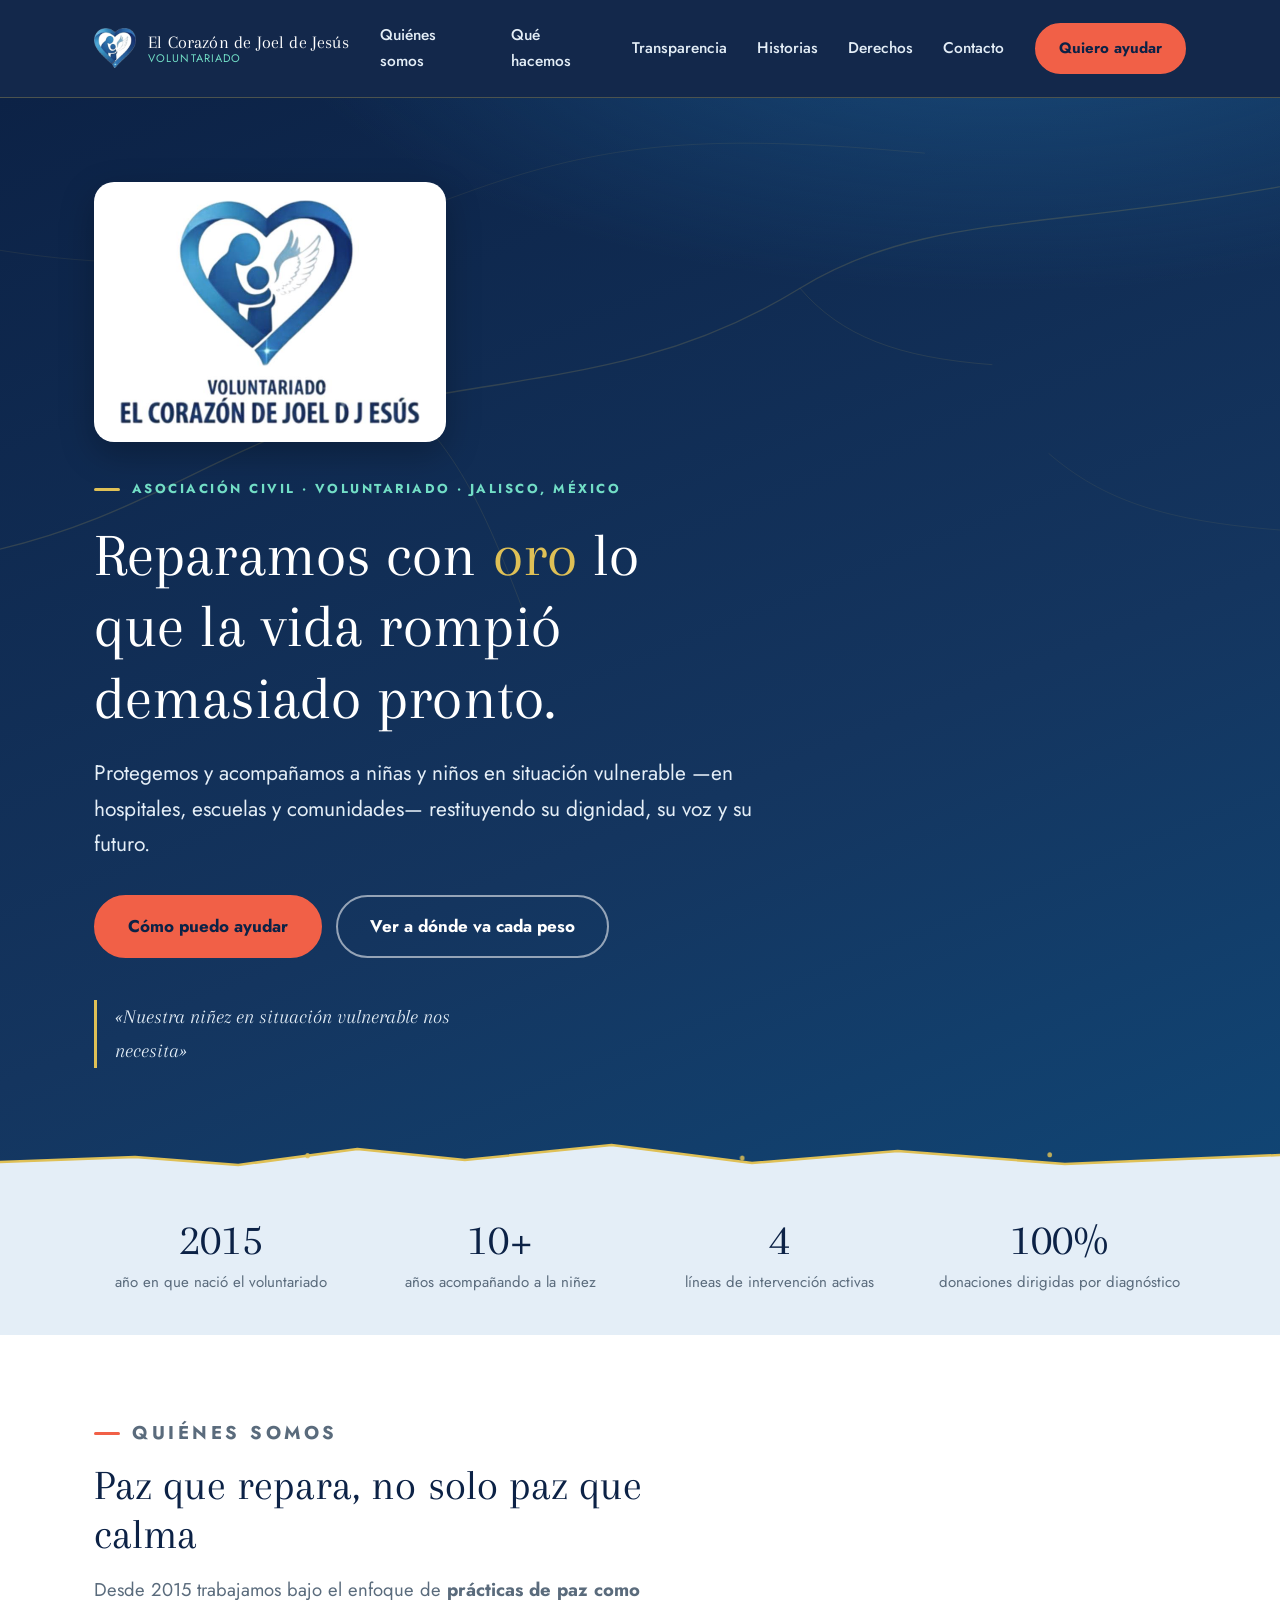
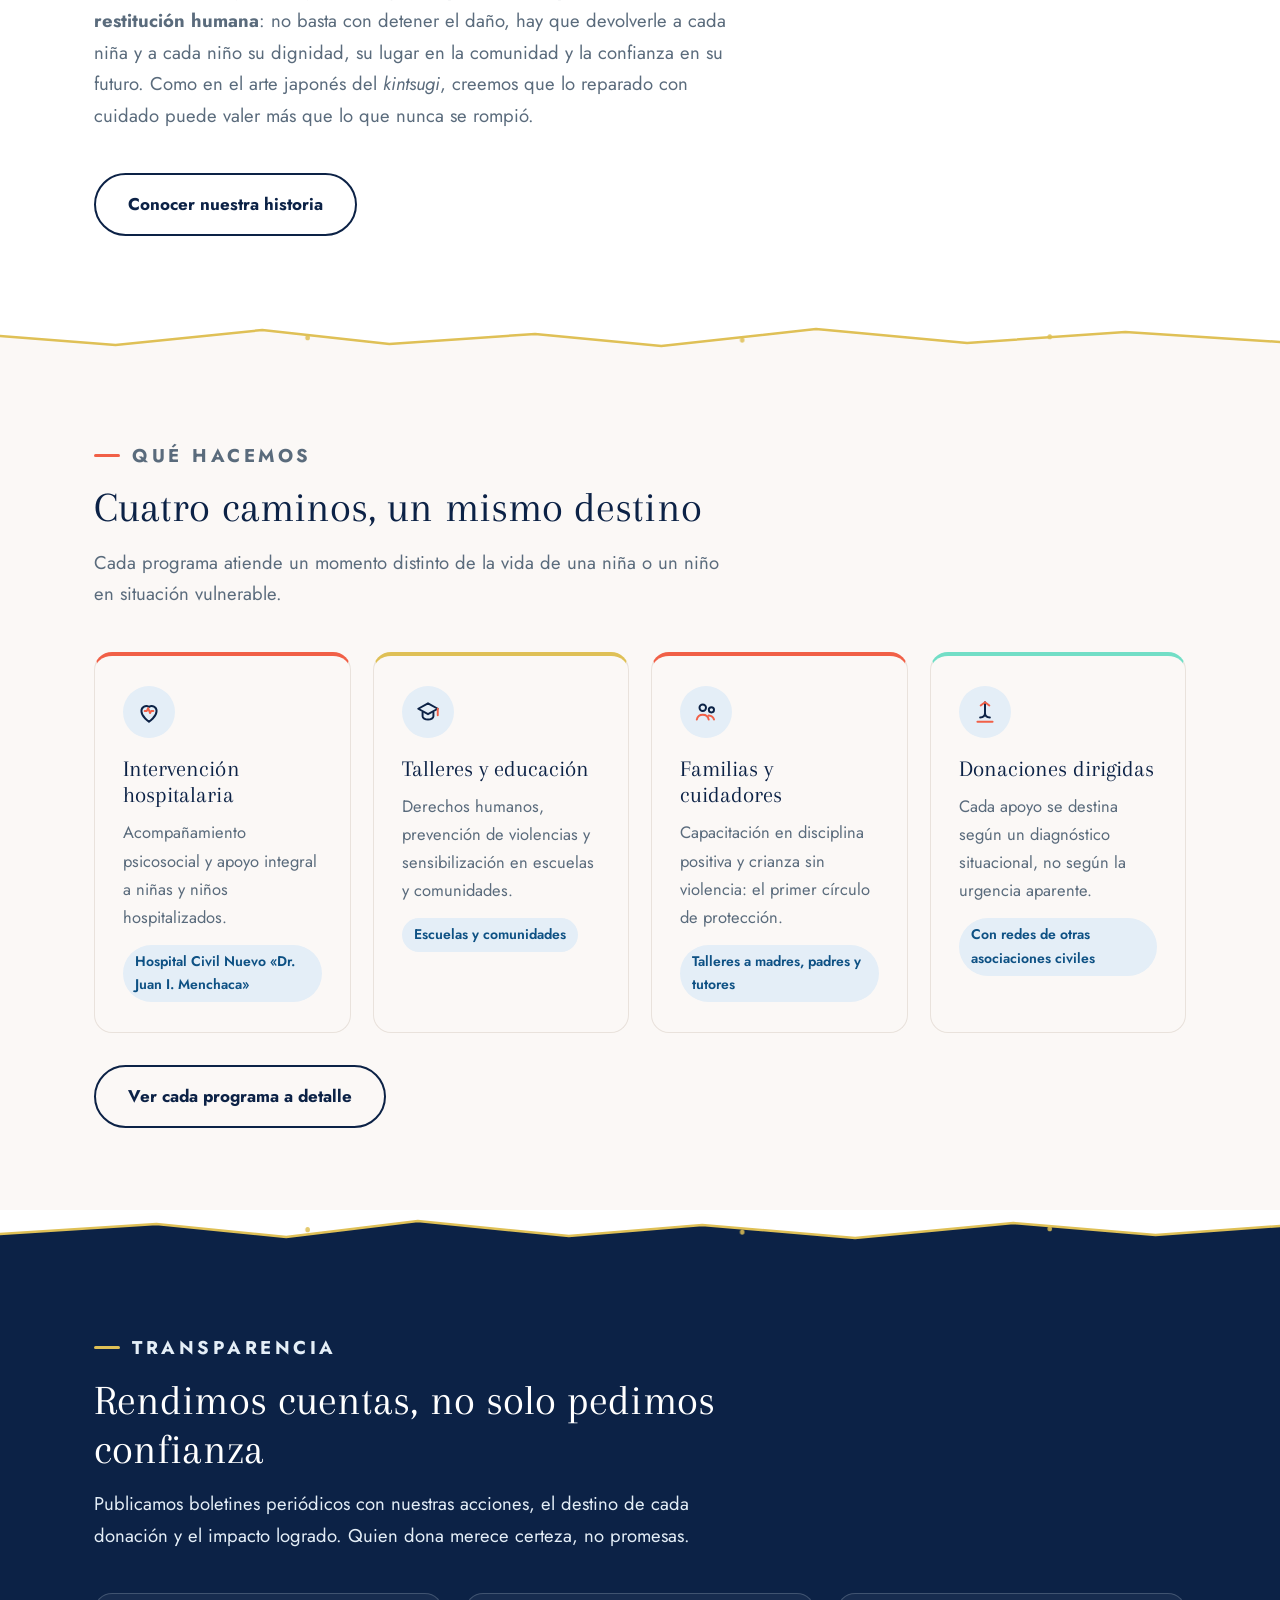
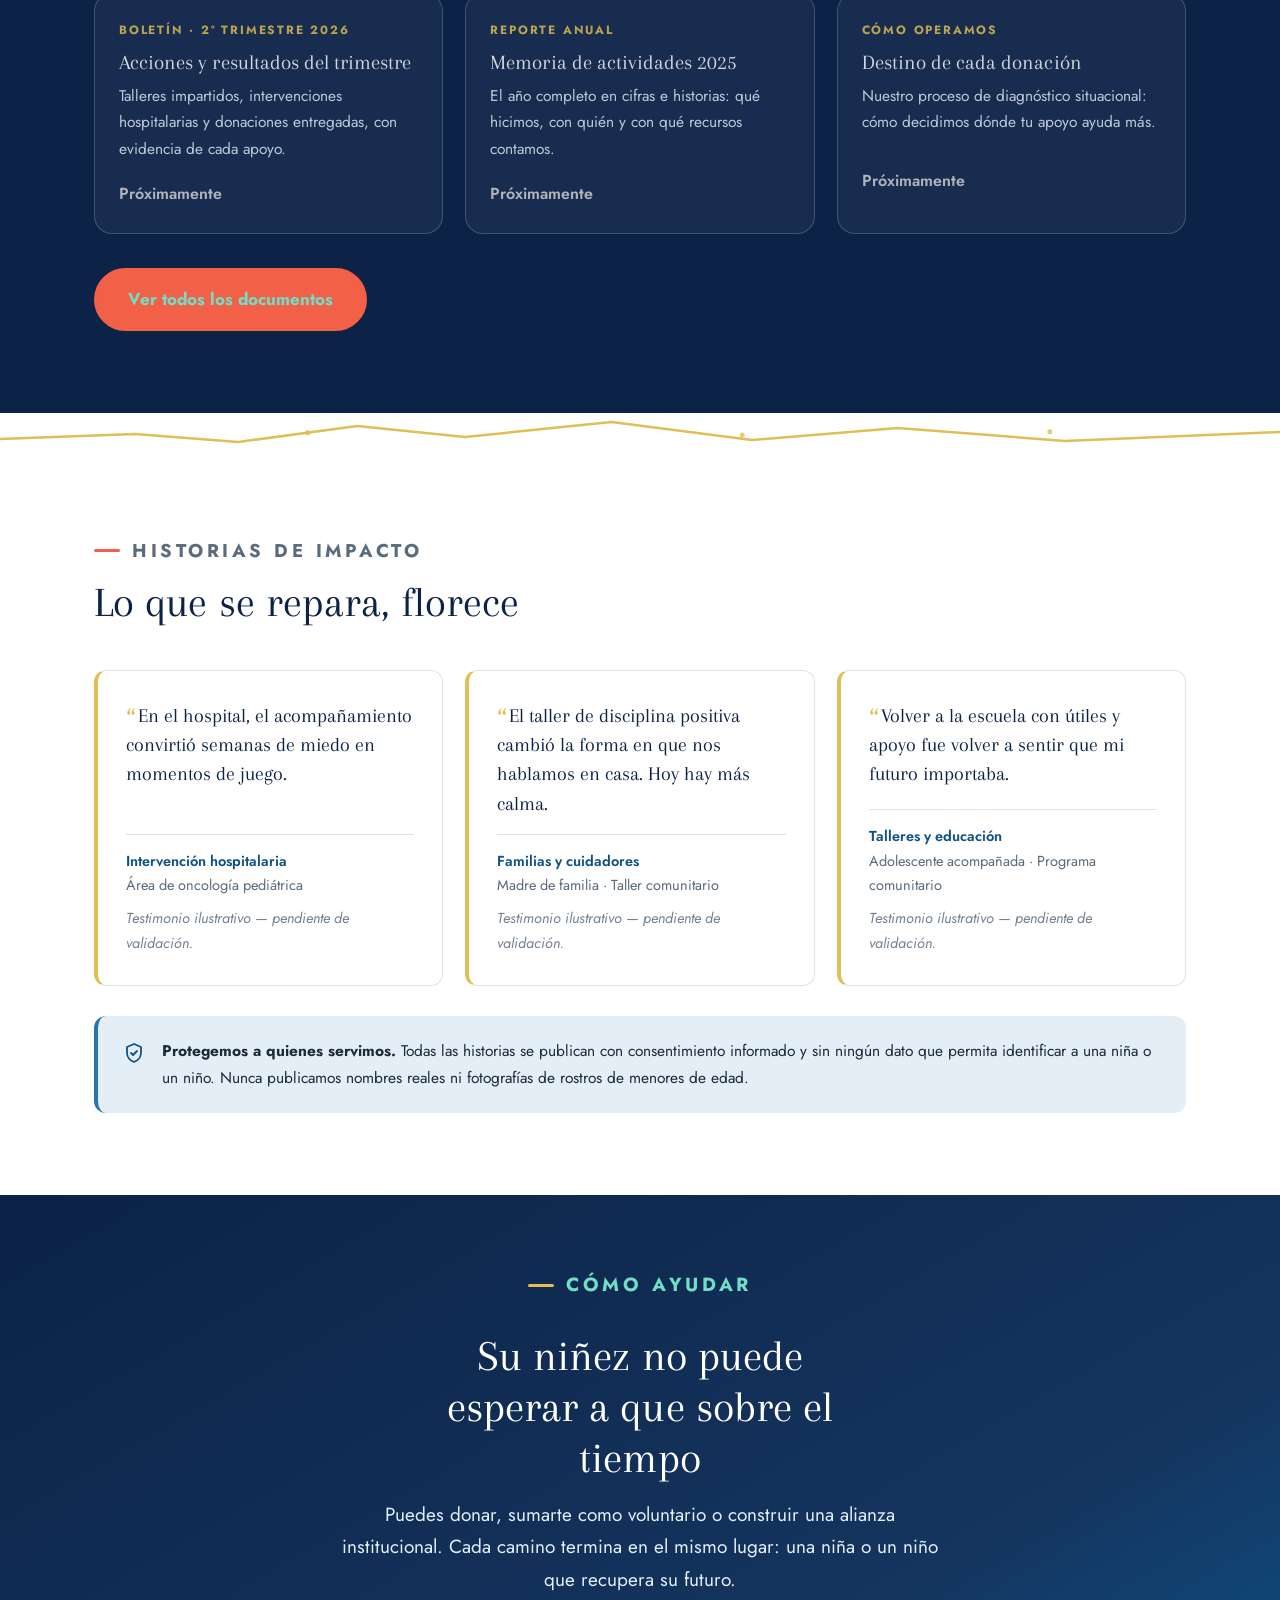
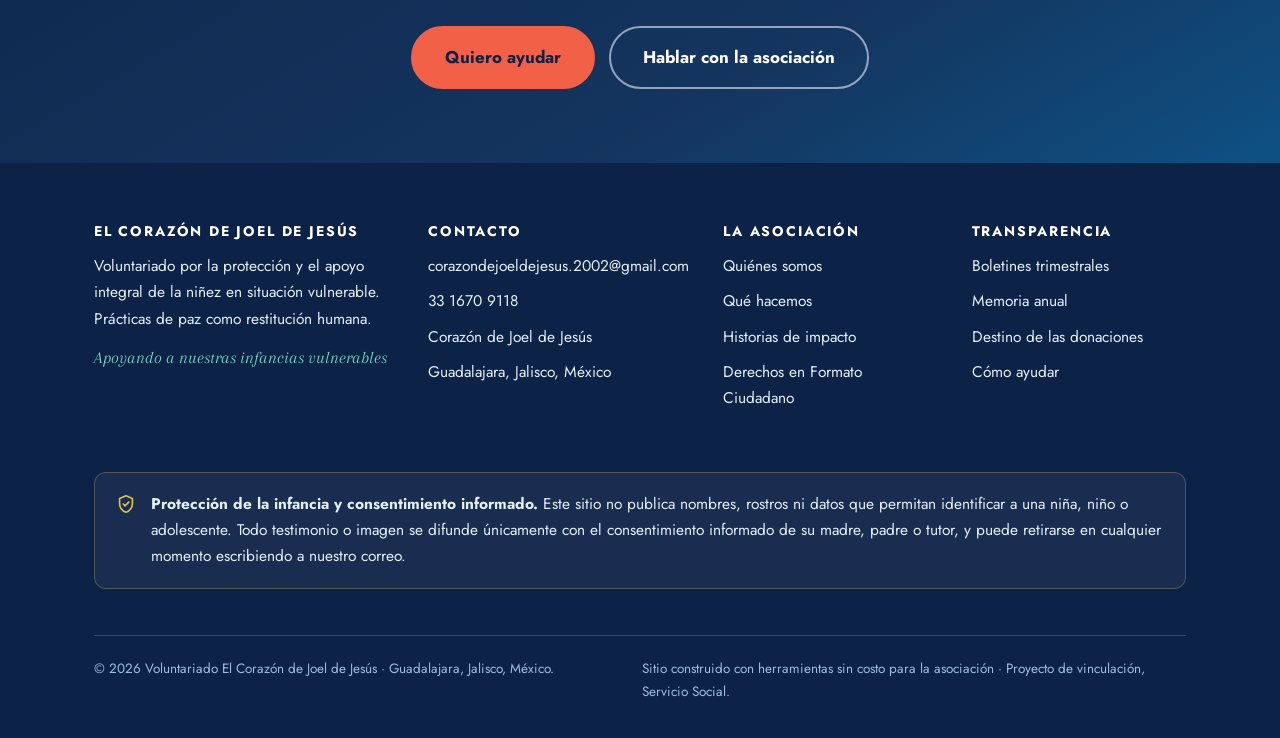
==== commit d67c90e4: "Extrae los 4 programas a contenido.js y los genera con bucle Las tarjetas del inicio y las secciones" ====
--- a/docs/index.html
+++ b/docs/index.html
@@ -149,7 +149,8 @@
         <a class="boton boton-linea" href="transparencia.html">Ver a dónde va cada peso</a>
       </div>
 
-      <p class="lema sube" style="animation-delay:.3s">«Nuestra niñez en situación vulnerable nos necesita»</p>
+      <!-- El lema se edita en assets/js/contenido.js → lema -->
+      <p class="lema sube" style="animation-delay:.3s" data-lema>«Nuestra niñez en situación vulnerable nos necesita»</p>
     </div>
 
     <div class="kintsugi" data-kintsugi data-fondo="#e4eef7"></div>
@@ -200,42 +201,14 @@
         <p>Cada programa atiende un momento distinto de la vida de una niña o un niño en situación vulnerable.</p>
       </div>
 
-      <div class="rejilla rejilla-4">
-        <article class="tarjeta">
-          <div class="icono" aria-hidden="true">
-            <svg viewBox="0 0 24 24" fill="none"><path d="M12 21s-7-4.6-7-10a4.5 4.5 0 0 1 7-3.7A4.5 4.5 0 0 1 19 11c0 5.4-7 10-7 10Z" stroke="#0c2246" stroke-width="1.8"/><path d="M8 11h2l1.2-2.5L13 13l1-2h2" stroke="#f16047" stroke-width="1.8" stroke-linecap="round" stroke-linejoin="round"/></svg>
-          </div>
-          <h3>Intervención hospitalaria</h3>
-          <p>Acompañamiento psicosocial y apoyo integral a niñas y niños hospitalizados.</p>
-          <span class="lugar">Hospital Civil Nuevo «Dr. Juan I. Menchaca»</span>
-        </article>
-
-        <article class="tarjeta">
-          <div class="icono" aria-hidden="true">
-            <svg viewBox="0 0 24 24" fill="none"><path d="M3 9l9-5 9 5-9 5-9-5Z" stroke="#0c2246" stroke-width="1.8" stroke-linejoin="round"/><path d="M7 12v4c0 1.5 2.2 3 5 3s5-1.5 5-3v-4" stroke="#0c2246" stroke-width="1.8"/><path d="M21 9v6" stroke="#f16047" stroke-width="1.8" stroke-linecap="round"/></svg>
-          </div>
-          <h3>Talleres y educación</h3>
-          <p>Derechos humanos, prevención de violencias y sensibilización en escuelas y comunidades.</p>
-          <span class="lugar">Escuelas y comunidades</span>
-        </article>
-
-        <article class="tarjeta">
-          <div class="icono" aria-hidden="true">
-            <svg viewBox="0 0 24 24" fill="none"><circle cx="9" cy="8" r="3" stroke="#0c2246" stroke-width="1.8"/><circle cx="17" cy="10" r="2.4" stroke="#0c2246" stroke-width="1.8"/><path d="M3.5 19c.6-3 3-4.5 5.5-4.5s4.9 1.5 5.5 4.5M14.5 15.2c2.3.2 4.3 1.4 4.9 3.8" stroke="#f16047" stroke-width="1.8" stroke-linecap="round"/></svg>
-          </div>
-          <h3>Familias y cuidadores</h3>
-          <p>Capacitación en disciplina positiva y crianza sin violencia: el primer círculo de protección.</p>
-          <span class="lugar">Talleres a madres, padres y tutores</span>
-        </article>
-
-        <article class="tarjeta">
-          <div class="icono" aria-hidden="true">
-            <svg viewBox="0 0 24 24" fill="none"><path d="M12 3v10M12 13c0 3-2 4-4.5 4M12 13c0 3 2 4 4.5 4" stroke="#0c2246" stroke-width="1.8" stroke-linecap="round"/><path d="M5 21h14M8 6l4-3 4 3" stroke="#f16047" stroke-width="1.8" stroke-linecap="round" stroke-linejoin="round"/></svg>
-          </div>
-          <h3>Donaciones dirigidas</h3>
-          <p>Cada apoyo se destina según un diagnóstico situacional, no según la urgencia aparente.</p>
-          <span class="lugar">Con redes de otras asociaciones civiles</span>
-        </article>
+      <!-- 🧩 Las 4 tarjetas se generan solas desde
+           assets/js/contenido.js → programas -->
+      <div class="rejilla rejilla-4" data-programas>
+        <noscript>
+          <p>Nuestros programas: intervención hospitalaria, talleres en escuelas,
+             capacitación a familias y donaciones dirigidas por diagnóstico.
+             Conócelos en la página «Qué hacemos».</p>
+        </noscript>
       </div>
 
       <p style="margin-top:32px"><a class="boton boton-claro" href="que-hacemos.html">Ver cada programa a detalle</a></p>
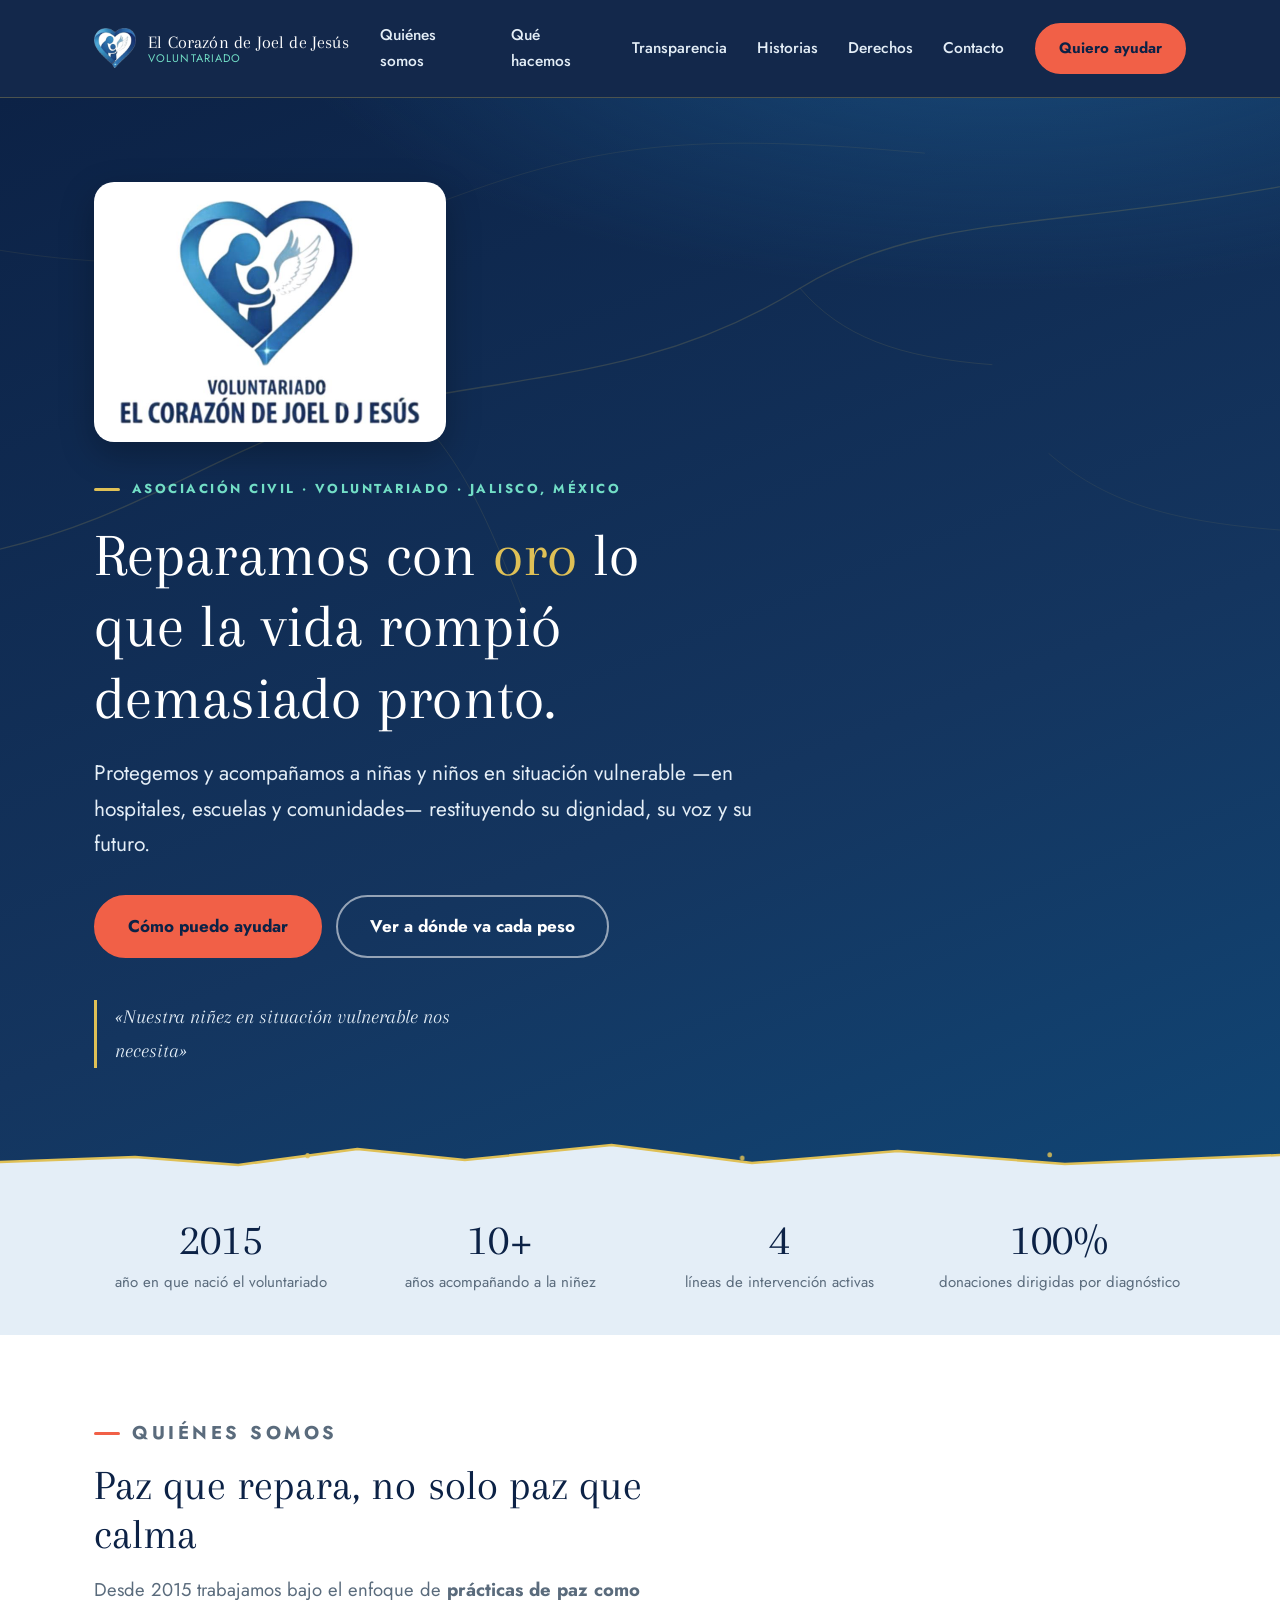
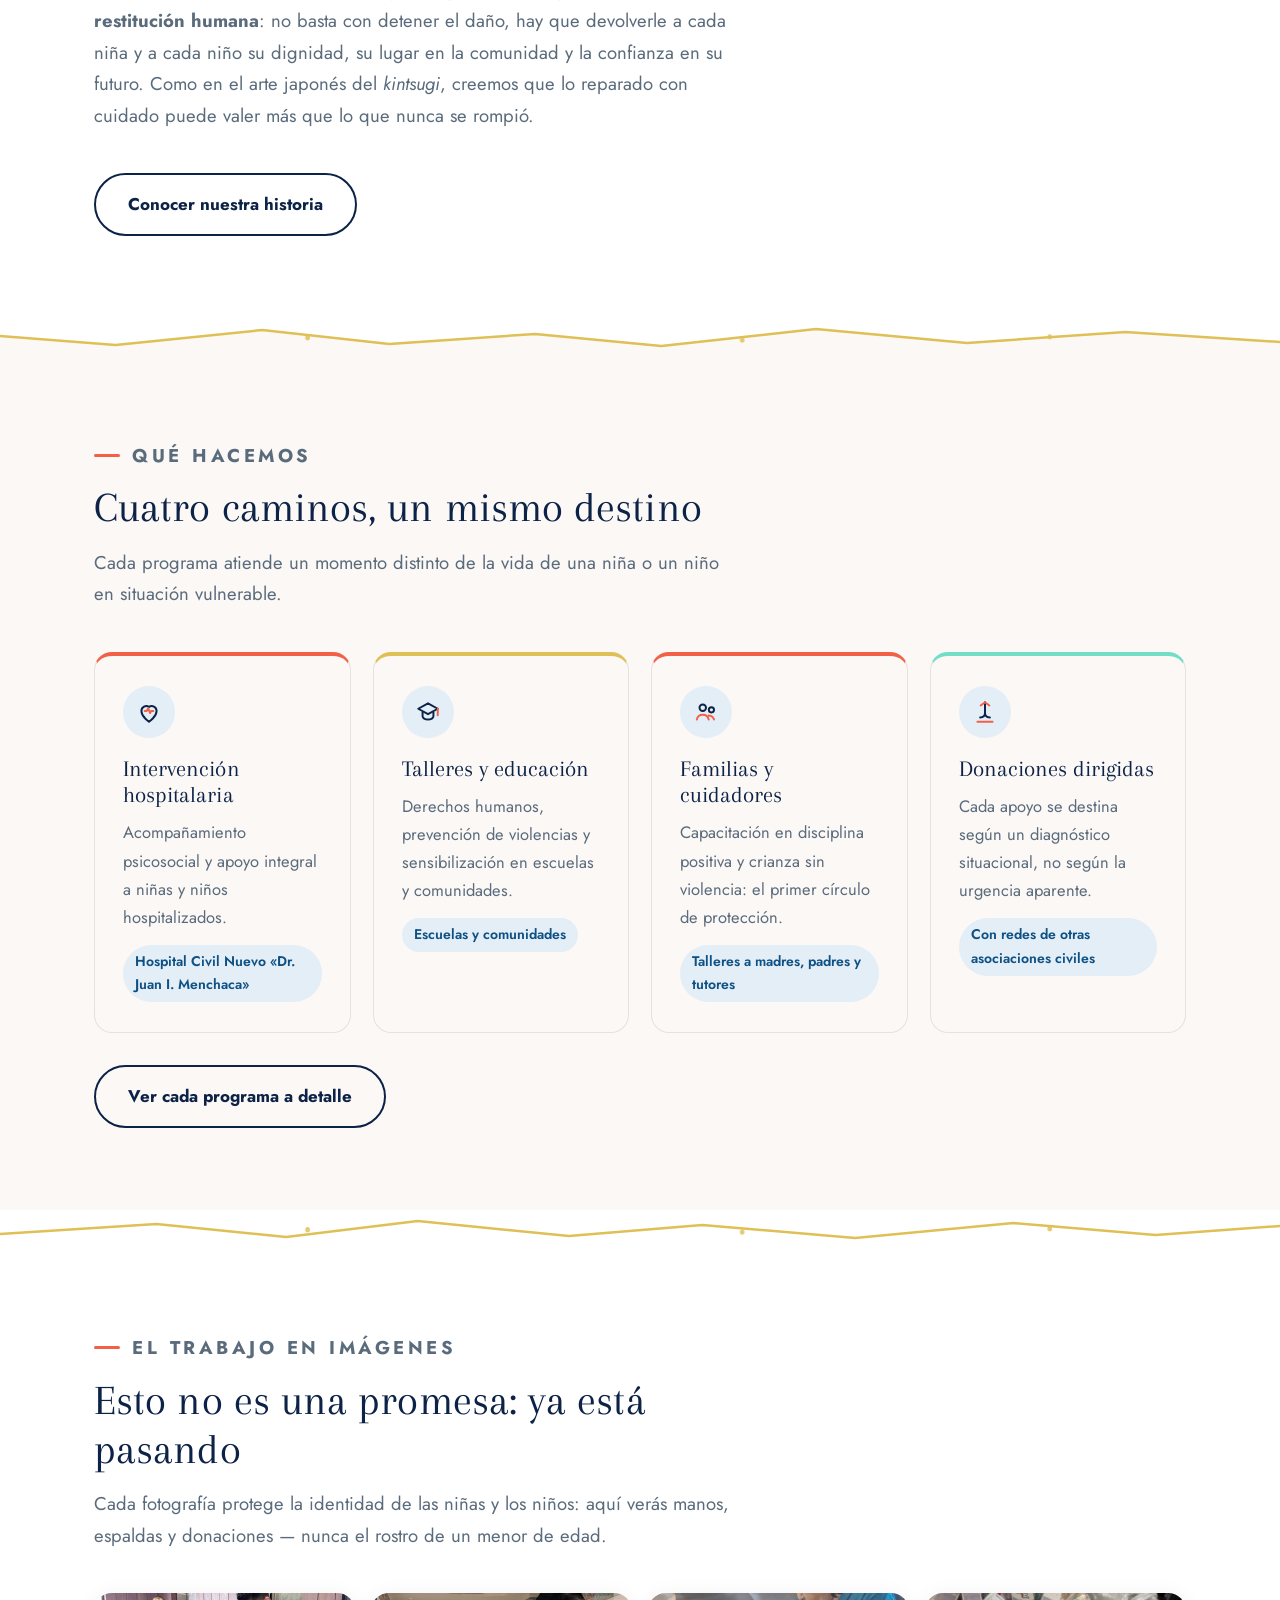
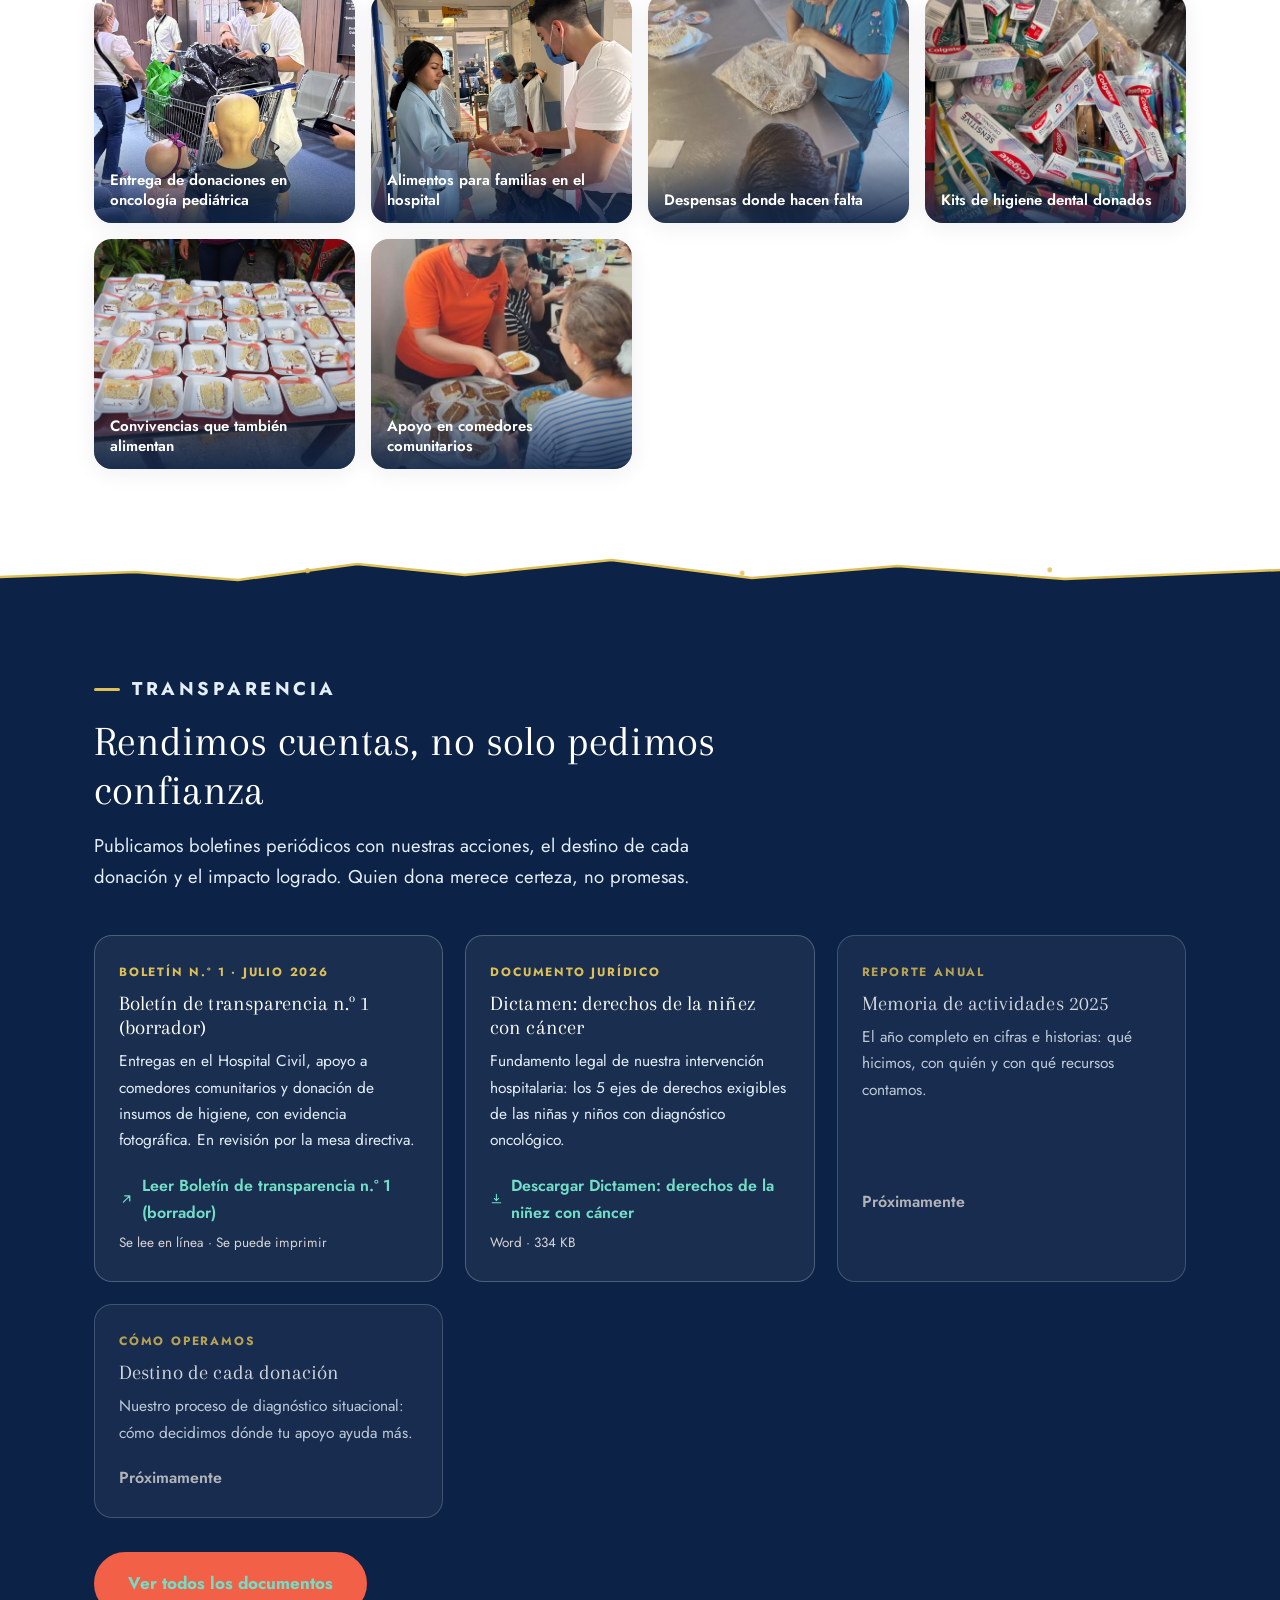
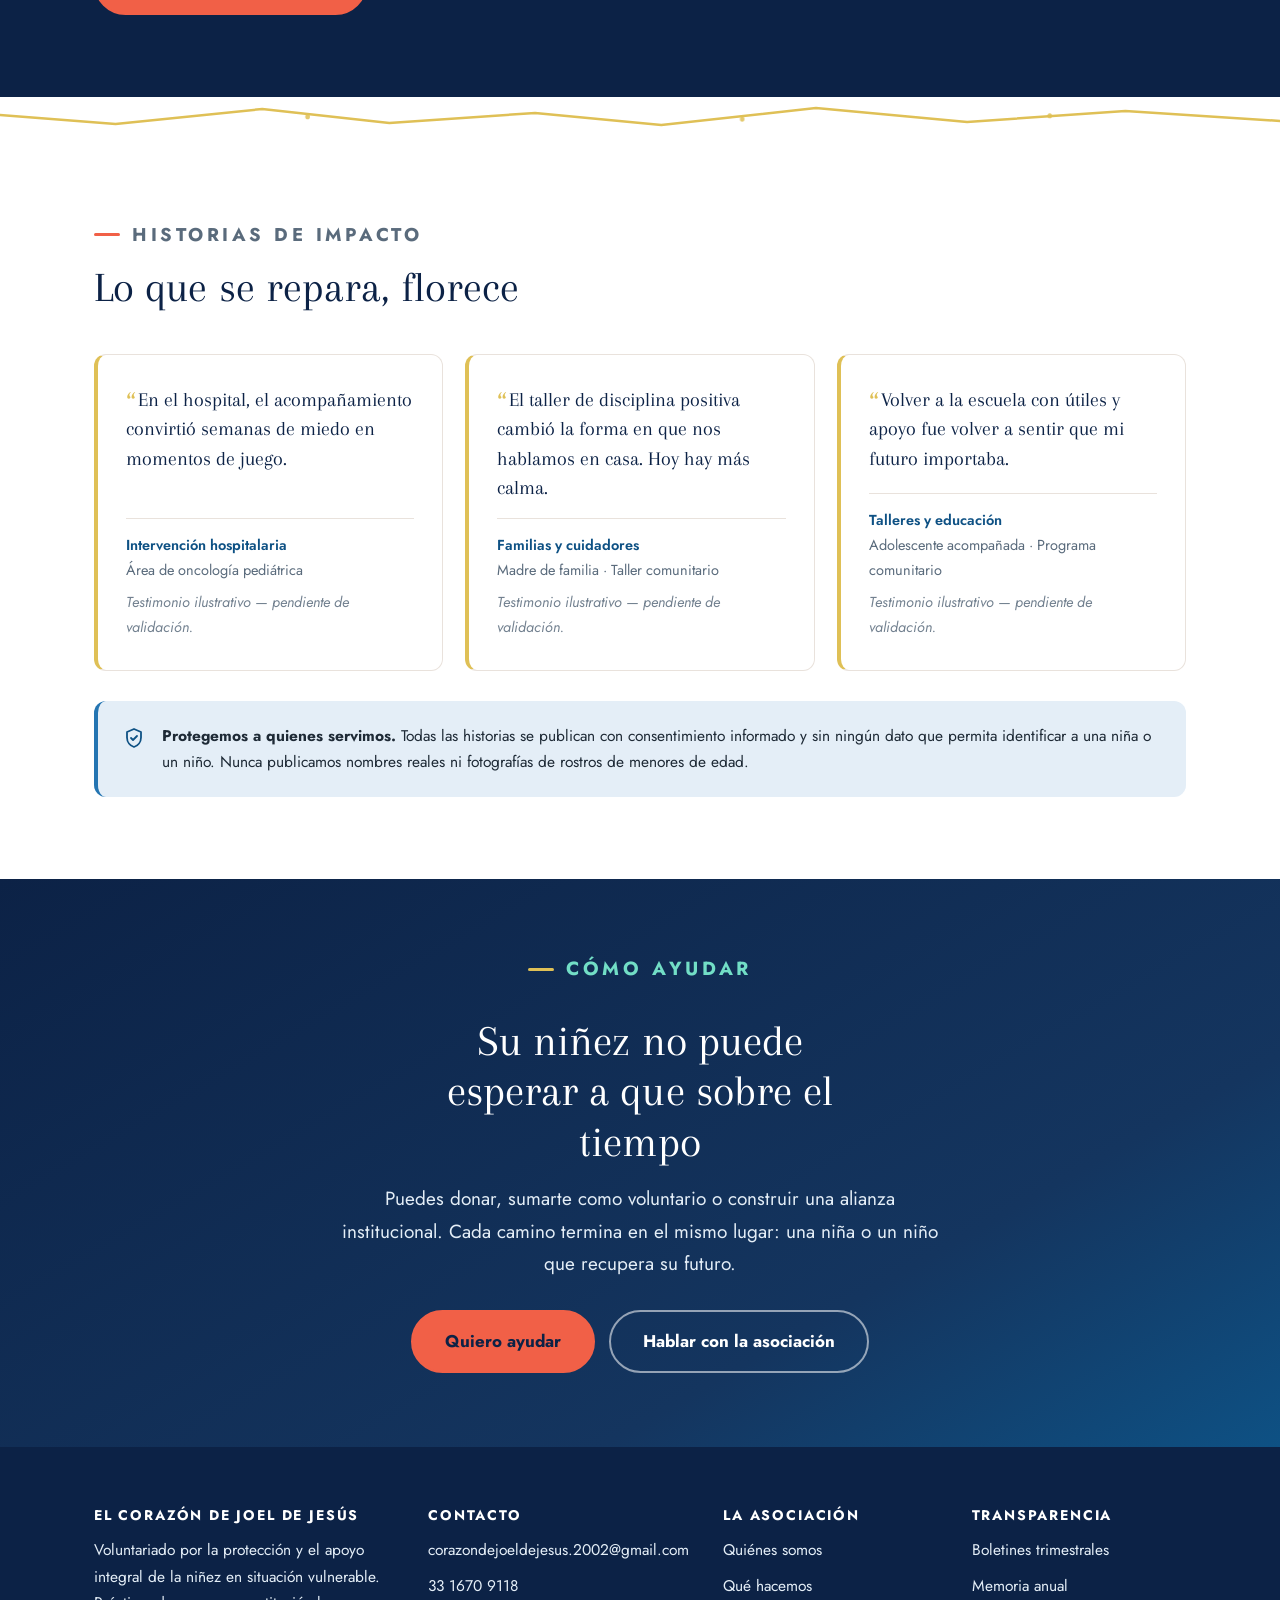
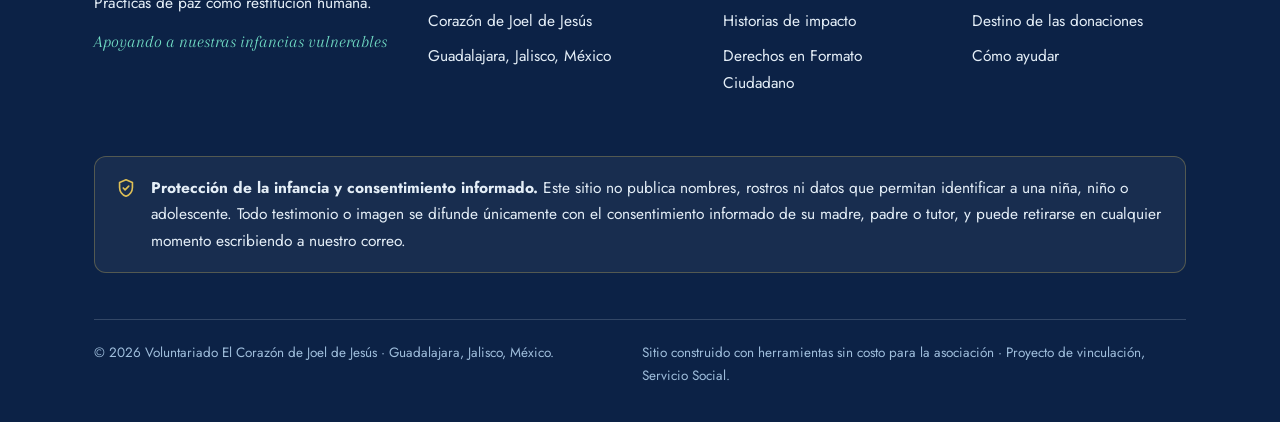
==== commit 236b6f2b: "Sitio más visual: fotografías reales con protección de identidad 11 fotos del voluntariado procesada" ====
--- a/docs/index.html
+++ b/docs/index.html
@@ -7,7 +7,7 @@
 <!-- ✏️ EDITABLE — Título y descripción que salen en Google -->
 <title>El Corazón de Joel de Jesús — Asociación que ayuda a niñas y niños en Guadalajara</title>
 <meta name="description" content="Voluntariado en Guadalajara, Jalisco, que protege y acompaña a niñas y niños en situación vulnerable: hospitales, escuelas y comunidades. Prácticas de paz como restitución humana.">
-<link rel="canonical" href="https://corazondejoeldejesus.github.io/">
+<link rel="canonical" href="https://fabianromo674-bit.github.io/corazon-joel-de-jesus/">
 
 <!-- Cómo se ve al compartir en Facebook y WhatsApp -->
 <meta property="og:type" content="website">
@@ -15,8 +15,8 @@
 <meta property="og:site_name" content="El Corazón de Joel de Jesús">
 <meta property="og:title" content="El Corazón de Joel de Jesús — Voluntariado por la niñez">
 <meta property="og:description" content="Protegemos y acompañamos a niñas y niños en situación vulnerable en Guadalajara. Cada donación se dirige por diagnóstico situacional.">
-<meta property="og:url" content="https://corazondejoeldejesus.github.io/">
-<meta property="og:image" content="https://corazondejoeldejesus.github.io/assets/img/logo_completo.png">
+<meta property="og:url" content="https://fabianromo674-bit.github.io/corazon-joel-de-jesus/">
+<meta property="og:image" content="https://fabianromo674-bit.github.io/corazon-joel-de-jesus/assets/img/logo_completo.png">
 <meta property="og:image:alt" content="Logotipo del Voluntariado El Corazón de Joel de Jesús.">
 <meta name="twitter:card" content="summary_large_image">
 <meta name="theme-color" content="#0c2246">
@@ -40,8 +40,8 @@
   "alternateName": "Corazón de Joel de Jesús A.C.",
   "slogan": "Apoyando a nuestras infancias vulnerables",
   "description": "Asociación civil dedicada a la protección y apoyo integral de niñas y niños en situación vulnerable, bajo el marco de prácticas de paz como restitución humana.",
-  "url": "https://corazondejoeldejesus.github.io/",
-  "logo": "https://corazondejoeldejesus.github.io/assets/img/logo_completo.png",
+  "url": "https://fabianromo674-bit.github.io/corazon-joel-de-jesus/",
+  "logo": "https://fabianromo674-bit.github.io/corazon-joel-de-jesus/assets/img/logo_completo.png",
   "foundingDate": "2015",
   "email": "corazondejoeldejesus.2002@gmail.com",
   "telephone": "+52-33-1670-9118",
@@ -215,6 +215,31 @@
     </div>
   </section>
 
+  <div class="kintsugi" data-kintsugi data-fondo="#ffffff"></div>
+
+  <!-- ===================== EL TRABAJO EN IMÁGENES ===================== -->
+  <section class="seccion" aria-labelledby="titulo-galeria">
+    <div class="envoltura">
+      <div class="titulo">
+        <p class="antetitulo">El trabajo en imágenes</p>
+        <!-- ✏️ EDITABLE -->
+        <h2 id="titulo-galeria">Esto no es una promesa: ya está pasando</h2>
+        <p>
+          Cada fotografía protege la identidad de las niñas y los niños: aquí verás manos,
+          espaldas y donaciones — nunca el rostro de un menor de edad.
+        </p>
+      </div>
+
+      <!-- 📷 Las fotos se editan en assets/js/contenido.js → galeriaFotos -->
+      <div class="galeria-mosaico" data-galeria-fotos>
+        <noscript>
+          <p>Galería de fotografías de nuestro trabajo en hospitales, comedores y
+             comunidades, siempre protegiendo la identidad de la niñez.</p>
+        </noscript>
+      </div>
+    </div>
+  </section>
+
   <div class="kintsugi" data-kintsugi data-fondo="#0c2246"></div>
 
   <!-- ===================== TRANSPARENCIA (resumen) ===================== -->
--- a/docs/assets/css/estilo.css
+++ b/docs/assets/css/estilo.css
@@ -607,6 +607,52 @@
   text-decoration: none; display: inline-flex; align-items: center; gap: 8px;
 }
 .infografia.pendiente .descarga { color: var(--gris); cursor: default; }
+.infografia .lienzo img {
+  width: 100%; height: 100%; object-fit: cover; object-position: top;
+}
+
+/* Botones de filtro de la galería (se generan solos desde los temas) */
+.filtros { display: flex; flex-wrap: wrap; gap: 10px; margin-bottom: 30px; }
+.filtro {
+  font: inherit; font-size: 15.5px; font-weight: 600; color: var(--navy);
+  background: var(--blanco); border: 2px solid var(--borde);
+  border-radius: 999px; padding: 9px 20px; min-height: 44px; cursor: pointer;
+  transition: background var(--transicion), border-color var(--transicion);
+}
+.filtro:hover { border-color: var(--azul-2); }
+/* El filtro activo se pinta de azul marino (contraste 14.7:1 ✔ AA) */
+.filtro[aria-pressed="true"] { background: var(--navy); border-color: var(--navy); color: var(--blanco); }
+
+/* ----- Galería "El trabajo en imágenes" (Inicio) ----- */
+.galeria-mosaico {
+  display: grid; gap: 16px;
+  grid-template-columns: repeat(auto-fit, minmax(240px, 1fr));
+  grid-auto-rows: 230px;
+}
+.foto-mosaico {
+  position: relative; margin: 0; border-radius: var(--radio);
+  overflow: hidden; box-shadow: var(--sombra);
+}
+/* La primera foto (la más importante) ocupa doble espacio */
+.foto-mosaico:first-child { grid-row: span 2; }
+.foto-mosaico img {
+  width: 100%; height: 100%; object-fit: cover; display: block;
+  transition: transform .4s ease;
+}
+.foto-mosaico:hover img { transform: scale(1.04); }
+@media (prefers-reduced-motion: reduce) { .foto-mosaico:hover img { transform: none; } }
+.foto-mosaico figcaption {
+  position: absolute; inset: auto 0 0 0; padding: 34px 16px 13px;
+  /* Degradado oscuro para que el texto blanco siempre contraste */
+  background: linear-gradient(transparent, rgba(12, 34, 70, .88));
+  color: var(--blanco); font-size: 15px; font-weight: 600; line-height: 1.35;
+}
+
+/* ----- Franja de evidencia (fotos chicas en sección oscura) ----- */
+.evidencia { display: grid; grid-template-columns: repeat(auto-fit, minmax(180px, 1fr)); gap: 14px; margin-top: 36px; }
+.evidencia figure { margin: 0; border-radius: 12px; overflow: hidden; }
+.evidencia img { width: 100%; height: 190px; object-fit: cover; display: block; }
+.evidencia figcaption { font-size: 13.5px; color: var(--cielo); padding: 8px 2px 0; }
 
 /* Antes / después de lenguaje ciudadano */
 .traduccion { display: grid; grid-template-columns: 1fr auto 1fr; gap: 20px; align-items: center; }
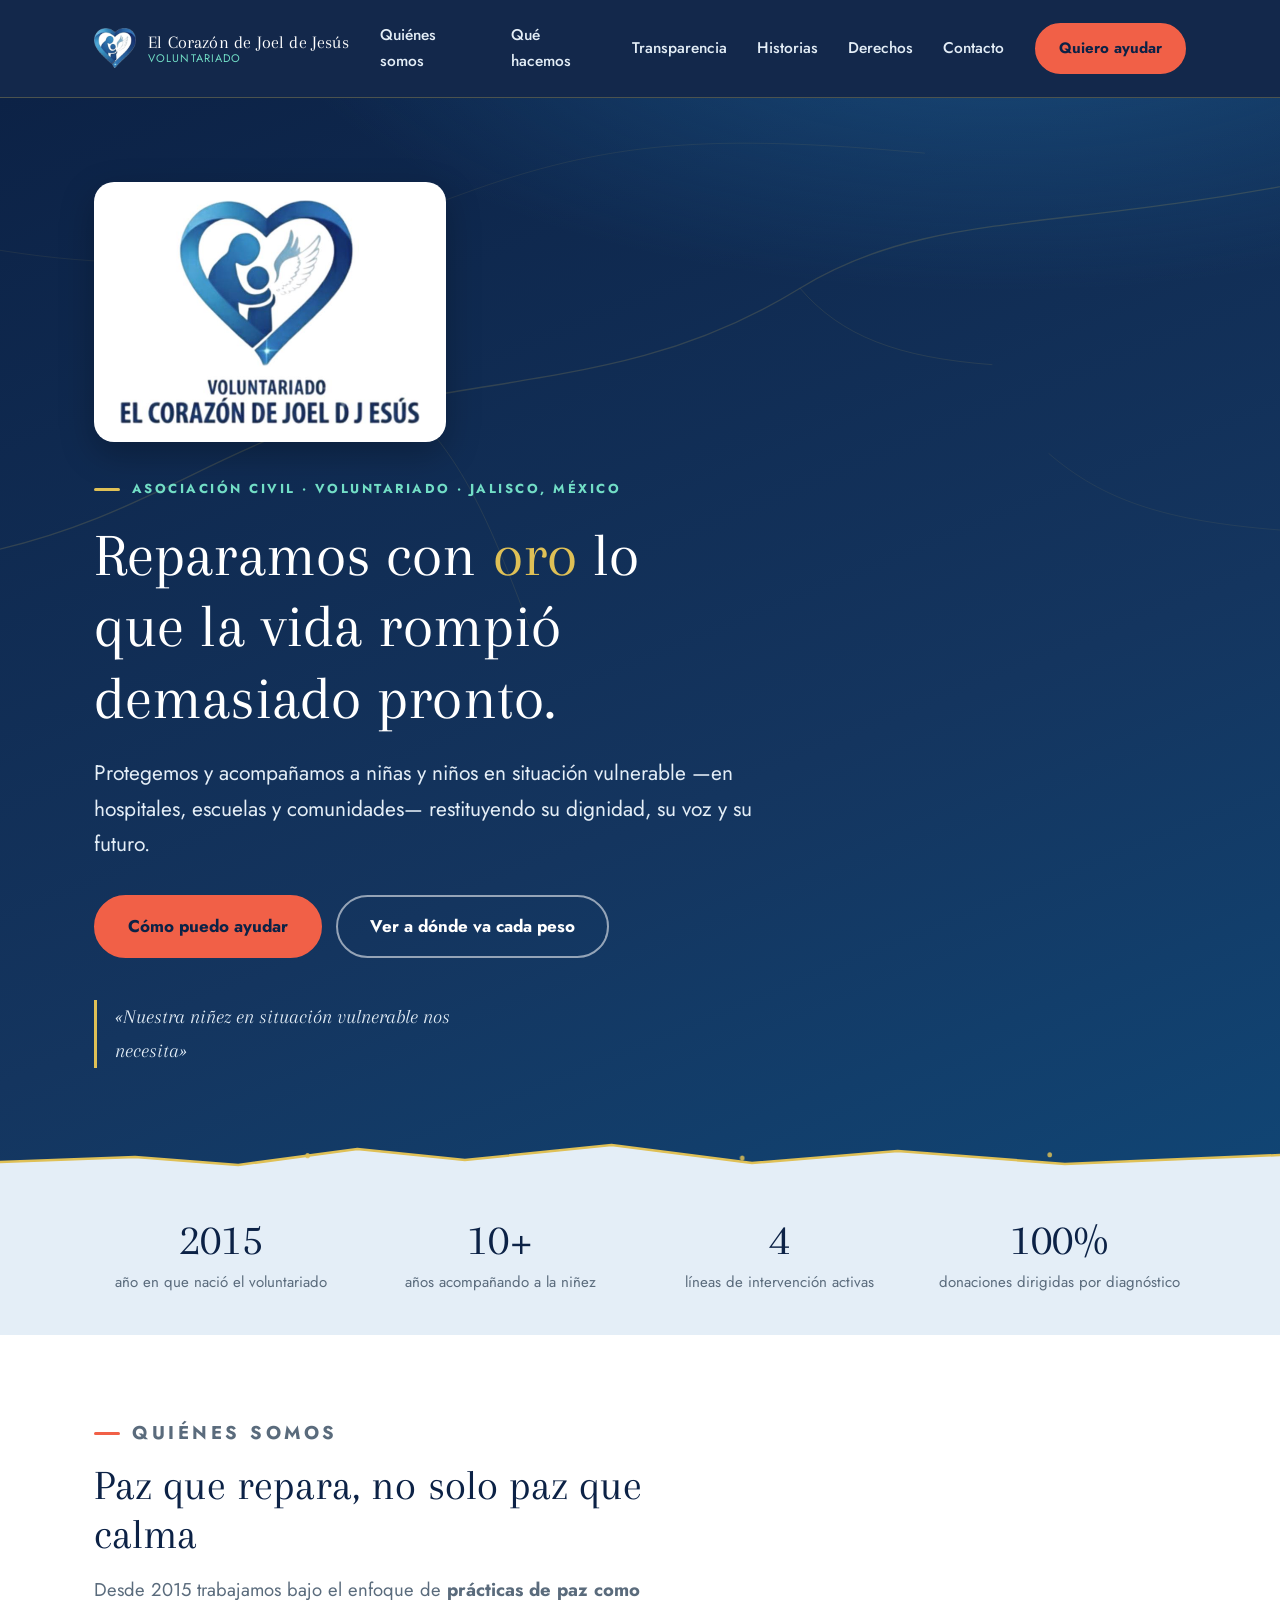
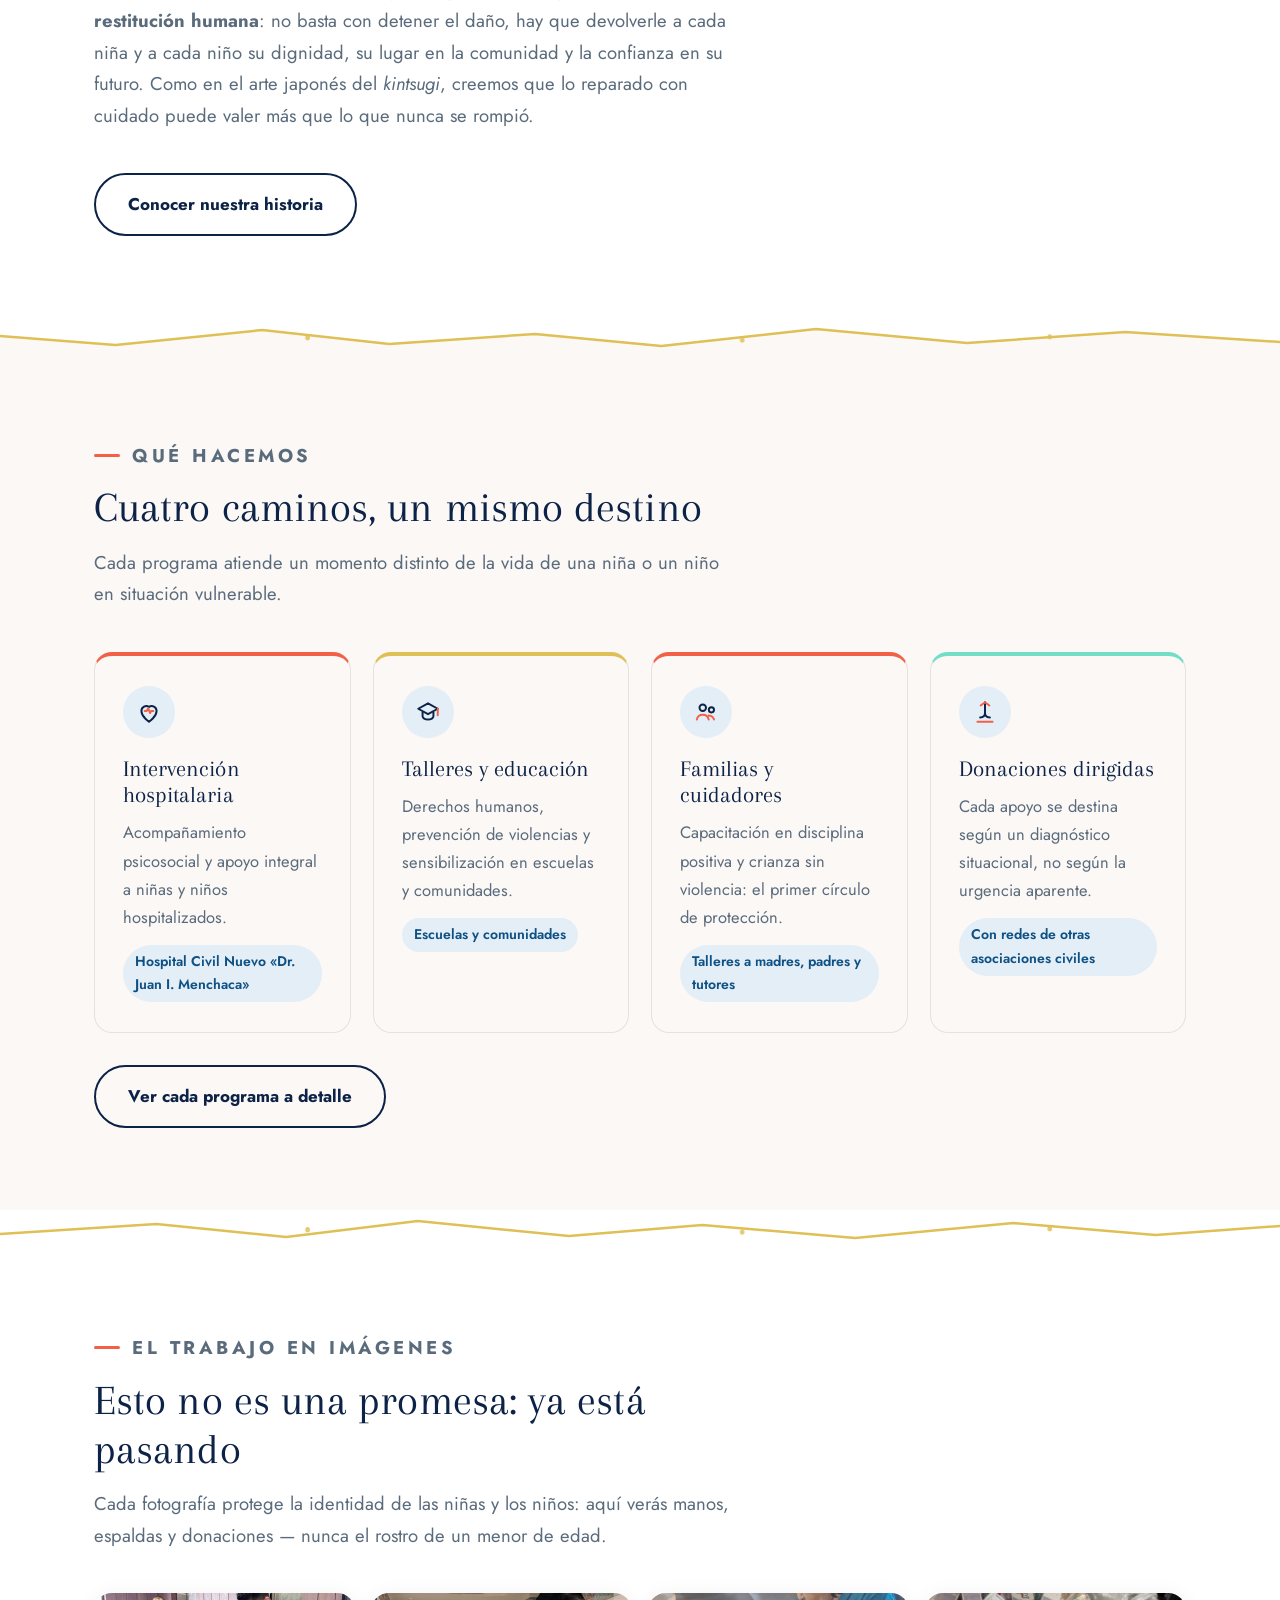
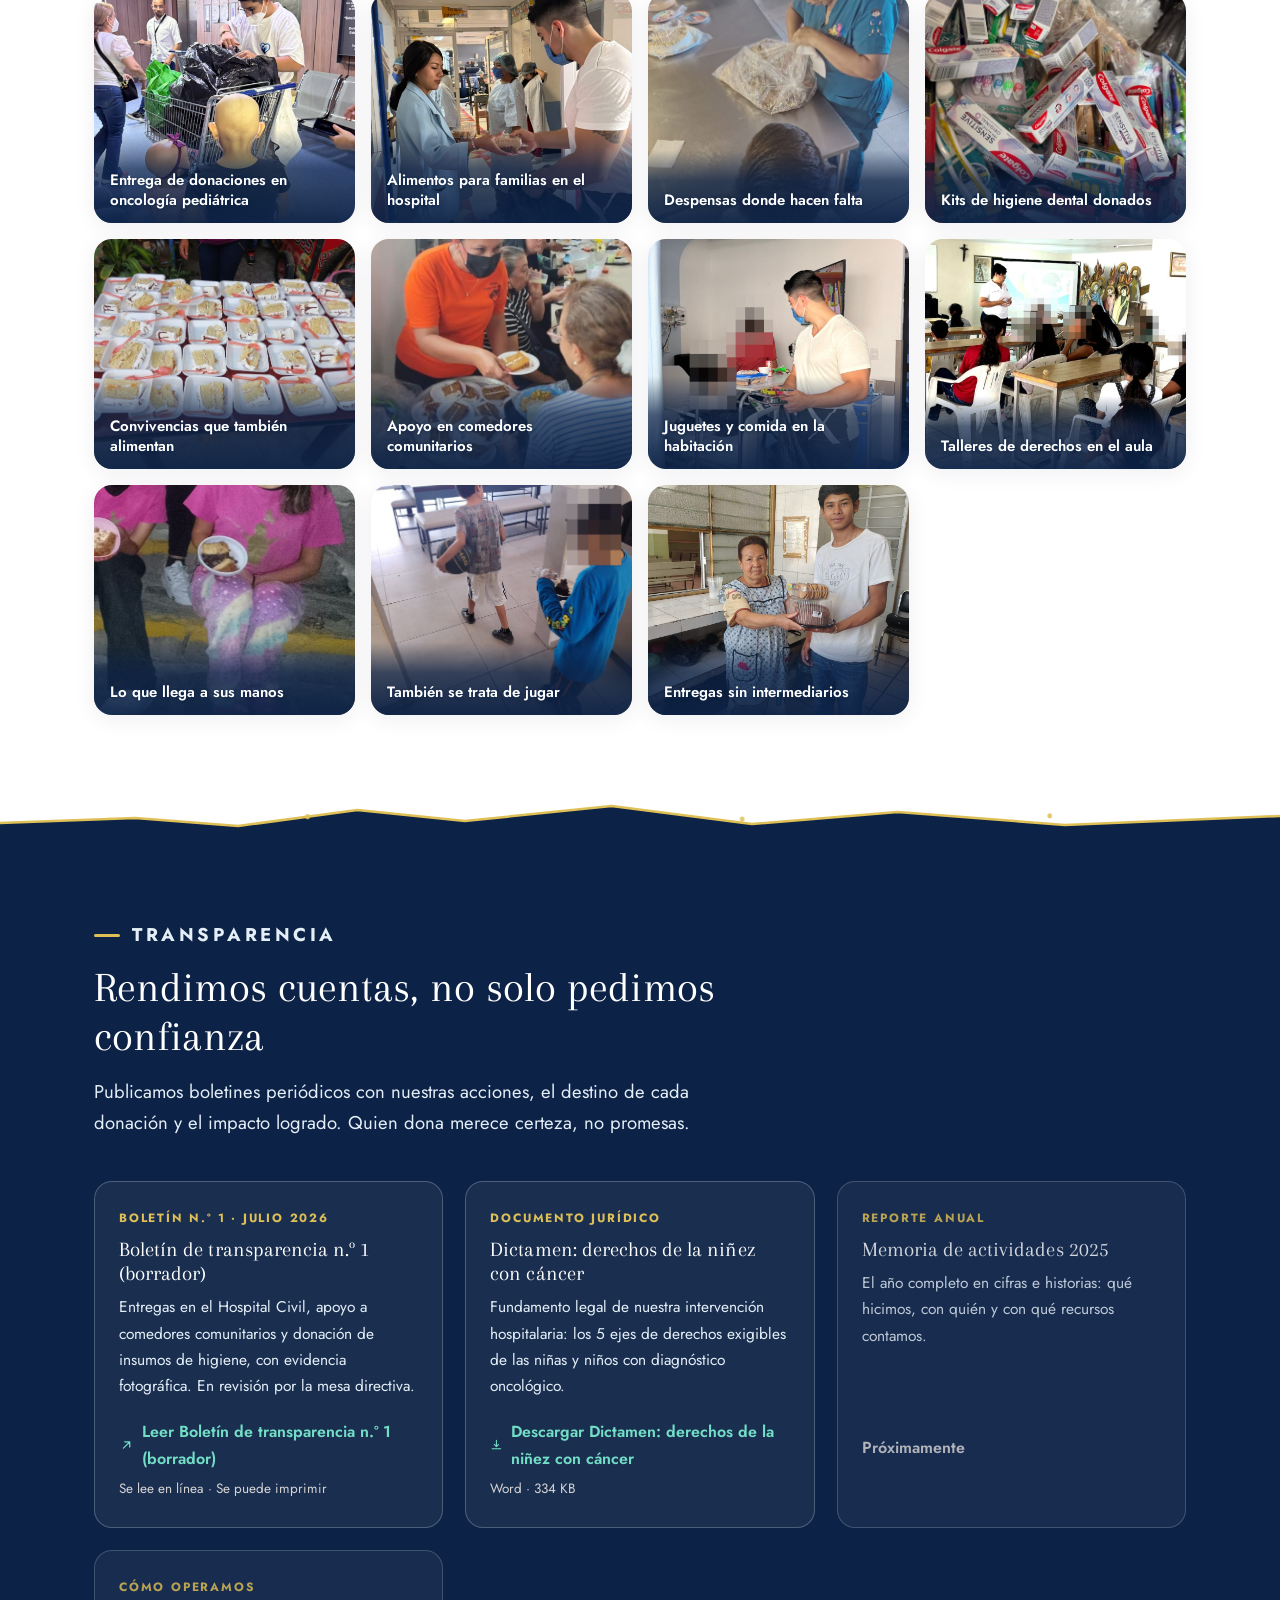
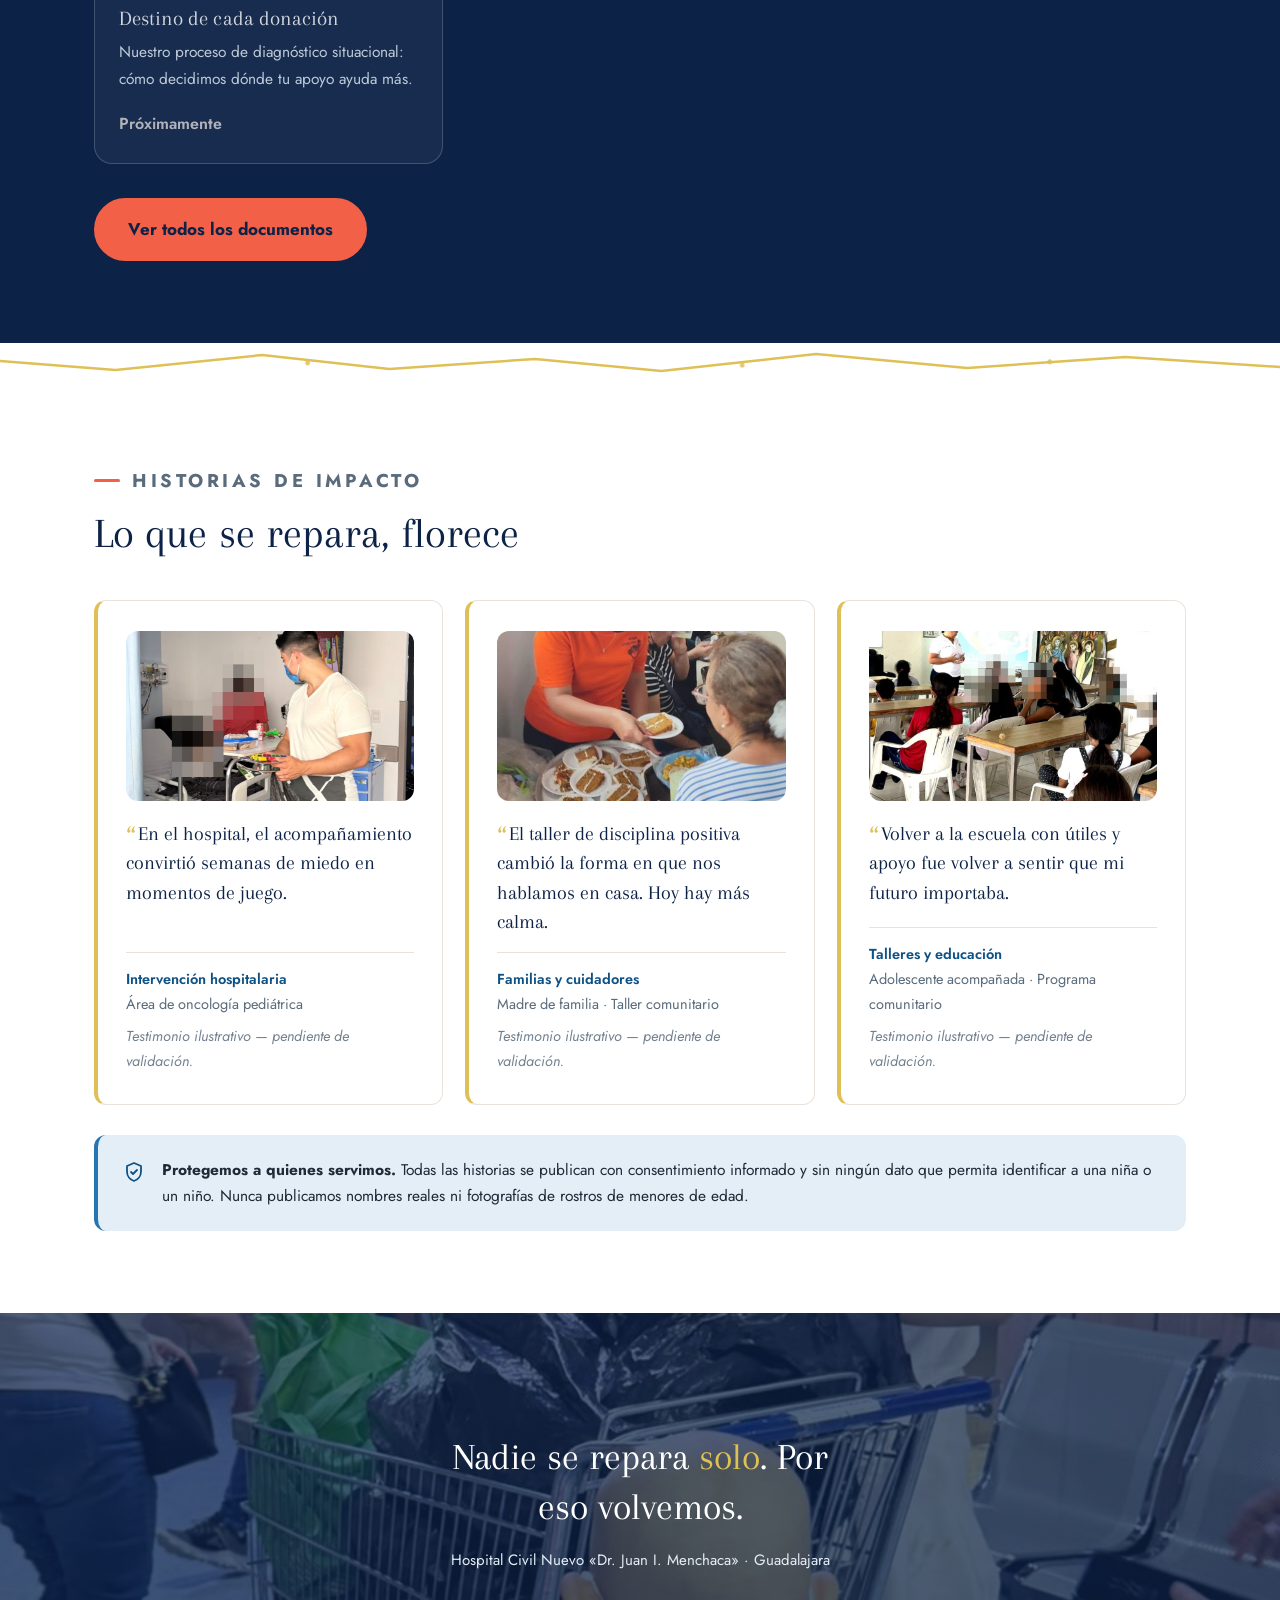
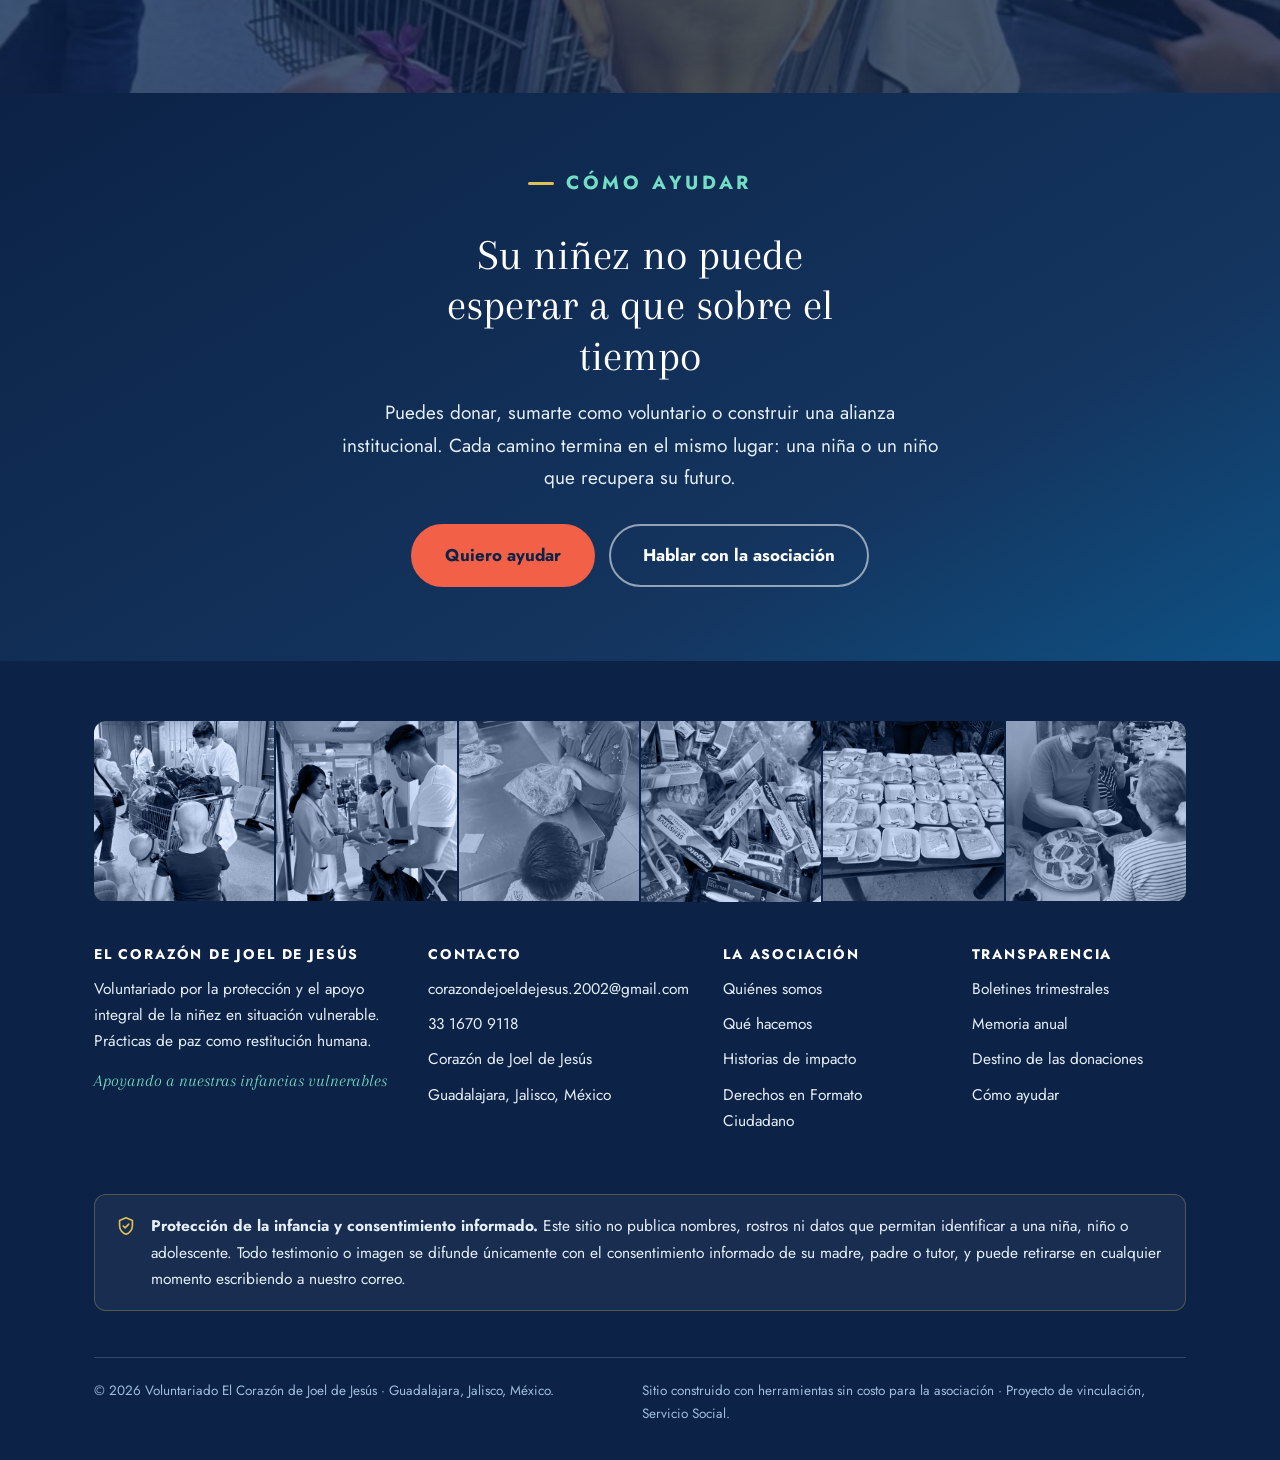
==== commit 435ea677: "Sitio visual: fotografía en todas las páginas con rostros protegidos Se recuperan 5 fotografías que " ====
--- a/docs/index.html
+++ b/docs/index.html
@@ -287,6 +287,18 @@
     </div>
   </section>
 
+  <!-- ===================== BANDA FOTOGRÁFICA =====================
+       Respiro visual antes del llamado final. La fotografía va bajo un
+       velo azul marino para que la frase conserve contraste AA.
+       ✏️ Para cambiar la foto, cambien el nombre del archivo en --foto -->
+  <aside class="banda-foto" style="--foto:url('../img/fotos/donaciones-oncologia.jpg')">
+    <div class="envoltura">
+      <!-- ✏️ EDITABLE -->
+      <p class="frase">Nadie se repara <em>solo</em>. Por eso volvemos.</p>
+      <p class="pie-frase">Hospital Civil Nuevo «Dr. Juan I. Menchaca» · Guadalajara</p>
+    </div>
+  </aside>
+
   <!-- ===================== LLAMADO FINAL ===================== -->
   <section class="llamado" aria-labelledby="titulo-llamado">
     <div class="envoltura">
@@ -309,8 +321,10 @@
 <!-- ===================== PIE DE PÁGINA ===================== -->
 <footer class="pie">
   <div class="envoltura">
-    <div class="columnas">
-      <div>
+    <!-- Tira fotográfica: se genera sola desde contenido.js → galeriaFotos -->
+    <div class="pie-tira" data-pie-tira></div>
+
+    <div class="columnas">      <div>
         <!-- En esta página el logo completo ya aparece en la portada.
              Por regla del manual (usarlo una sola vez por vista), aquí
              va solo el nombre escrito. -->
--- a/docs/assets/css/estilo.css
+++ b/docs/assets/css/estilo.css
@@ -100,11 +100,16 @@
 a:hover { color: var(--navy); }
 
 /* Foco visible en TODO elemento interactivo (requisito de accesibilidad).
-   Se usa oro + halo oscuro para que se vea en fondo claro y oscuro. */
+   Son DOS aros, uno dentro del otro, y cada uno resuelve un fondo:
+     · halo azul marino pegado al elemento → se ve sobre fondos claros (12.6:1)
+     · aro dorado por fuera               → se ve sobre azul marino (8.9:1)
+   Con un solo aro dorado el foco quedaba en 1.8:1 sobre blanco, es decir
+   prácticamente invisible en la mayor parte del sitio. */
 :where(a, button, input, textarea, select, summary, [tabindex]):focus-visible {
   outline: 3px solid var(--oro);
   outline-offset: 3px;
   border-radius: 4px;
+  box-shadow: 0 0 0 3px var(--navy);
 }
 
 /* Respeta a quien pidió menos animación en su sistema operativo. */
@@ -271,16 +276,19 @@
 .marca:hover .marca-texto b { color: var(--oro); }
 
 .menu { display: flex; align-items: center; gap: 4px; list-style: none; }
-.menu a {
+/* Se excluye .boton en todas estas reglas: el menú del celular contiene el
+   botón "Quiero ayudar", y si hereda el color claro del menú queda en
+   2.75:1 sobre coral. Con su color propio (azul marino) da 4.88:1 ✔ AA. */
+.menu a:not(.boton) {
   display: block; color: var(--cielo); text-decoration: none;
   font-weight: 500; font-size: 15.5px; padding: 10px 13px; border-radius: 8px;
   transition: background var(--transicion), color var(--transicion);
 }
-.menu a:hover { color: var(--blanco); background: rgba(255, 255, 255, .1); }
+.menu a:not(.boton):hover { color: var(--blanco); background: rgba(255, 255, 255, .1); }
 /* Página actual: se marca con color Y con una línea dorada
    (no solo color, para no depender de la vista del usuario). */
-.menu a[aria-current="page"] { color: var(--blanco); background: rgba(255, 255, 255, .12); }
-.menu a[aria-current="page"]::after {
+.menu a:not(.boton)[aria-current="page"] { color: var(--blanco); background: rgba(255, 255, 255, .12); }
+.menu a:not(.boton)[aria-current="page"]::after {
   content: ""; display: block; height: 2px; background: var(--oro);
   border-radius: 2px; margin-top: 4px;
 }
@@ -320,9 +328,9 @@
     border-bottom: 3px solid var(--oro); box-shadow: var(--sombra-alta);
   }
   .menu.abierto { display: flex; }
-  .menu a { padding: 15px 12px; font-size: 17px; border-bottom: 1px solid rgba(255, 255, 255, .1); }
-  .menu a[aria-current="page"]::after { display: none; }
-  .menu a[aria-current="page"] { border-left: 3px solid var(--oro); }
+  .menu a:not(.boton) { padding: 15px 12px; font-size: 17px; border-bottom: 1px solid rgba(255, 255, 255, .1); }
+  .menu a:not(.boton)[aria-current="page"]::after { display: none; }
+  .menu a:not(.boton)[aria-current="page"] { border-left: 3px solid var(--oro); }
   .menu .boton { margin-top: 16px; justify-content: center; }
 }
 
@@ -342,6 +350,29 @@
   opacity: .3; pointer-events: none;
 }
 .portada .envoltura { position: relative; z-index: 2; }
+
+/* ----- Portada CON FOTOGRAFÍA de fondo -----
+   La foto va bajo un velo azul marino al 72%. Ese número está medido,
+   no elegido a ojo: aunque la zona de la fotografía que queda detrás
+   del texto fuera blanco puro (el peor caso posible), el texto blanco
+   conserva 6.4:1 — bastante por encima del 4.5:1 que exige la norma AA.
+   Con más velo la foto desaparecía; con menos, el texto peligraba.
+
+   La foto se elige por página con  style="--foto:url('../img/fotos/x.jpg')"
+   ⚠️ OJO CON LA RUTA: aunque se escriba dentro del HTML, el navegador la
+      resuelve DESDE ESTE ARCHIVO CSS (que vive en assets/css/). Por eso
+      empieza con ../img/ y NO con assets/img/, que apuntaría al lugar
+      equivocado y dejaría la foto invisible. */
+.portada-foto::before {
+  content: ""; position: absolute; inset: 0; z-index: 0;
+  background-image:
+    linear-gradient(180deg, rgba(12, 34, 70, .68) 0%, rgba(12, 34, 70, .72) 45%, rgba(12, 34, 70, .88) 100%),
+    var(--foto);
+  background-size: cover, cover;
+  background-position: center, center;
+}
+/* Un hilo de oro en el borde inferior: la firma kintsugi */
+.portada-foto { border-bottom: 0; }
 .portada h1 {
   color: var(--blanco); font-size: clamp(38px, 5.6vw, 62px);
   max-width: 19ch; margin: 20px 0 22px;
@@ -401,7 +432,10 @@
 .seccion.oscuro { background: var(--navy); color: var(--cielo); }
 .seccion.oscuro h2, .seccion.oscuro h3, .seccion.oscuro h4 { color: var(--blanco); }
 .seccion.oscuro .titulo p { color: var(--cielo); }
-.seccion.oscuro a { color: var(--menta); }
+/* Los enlaces de texto sobre azul marino van en menta (9.9:1 ✔ AA).
+   Los botones NO: conservan su propio color, porque el texto menta
+   sobre coral daría 2:1 y sería ilegible. */
+.seccion.oscuro a:not(.boton) { color: var(--menta); }
 
 .titulo { max-width: 58ch; margin-bottom: 42px; }
 .titulo h2 { font-size: clamp(30px, 3.8vw, 43px); margin: 12px 0 14px; }
@@ -573,7 +607,9 @@
     repeating-linear-gradient(45deg, var(--hielo) 0 12px, #ece5e5 12px 24px);
   border: 2px dashed var(--piedra);
   display: grid; place-items: center; text-align: center;
-  color: var(--gris); font-size: 14px; padding: 20px;
+  /* Gris más oscuro que --gris: sobre las franjas del placeholder,
+     --gris solo alcanza 4.42:1 y no cumple AA. Este da 5.71:1 ✔ */
+  color: #4a5a6a; font-size: 14px; padding: 20px;
 }
 .foto-pendiente b { display: block; color: var(--navy); font-family: var(--fuente-cuerpo); font-size: 15px; margin-bottom: 4px; }
 
@@ -642,10 +678,16 @@
 .foto-mosaico:hover img { transform: scale(1.04); }
 @media (prefers-reduced-motion: reduce) { .foto-mosaico:hover img { transform: none; } }
 .foto-mosaico figcaption {
-  position: absolute; inset: auto 0 0 0; padding: 34px 16px 13px;
-  /* Degradado oscuro para que el texto blanco siempre contraste */
-  background: linear-gradient(transparent, rgba(12, 34, 70, .88));
+  position: absolute; inset: auto 0 0 0; padding: 40px 16px 13px;
+  /* El texto blanco va encima de una FOTO, así que el degradado tiene que
+     garantizar el contraste incluso si la foto es clara: para cuando
+     empieza el texto ya es azul marino casi opaco (12.9:1 ✔ AA). */
+  background: linear-gradient(
+    transparent 0%,
+    rgba(12, 34, 70, .72) 42%,
+    rgba(12, 34, 70, .95) 100%);
   color: var(--blanco); font-size: 15px; font-weight: 600; line-height: 1.35;
+  text-shadow: 0 1px 3px rgba(12, 34, 70, .9);
 }
 
 /* ----- Franja de evidencia (fotos chicas en sección oscura) ----- */
@@ -653,6 +695,93 @@
 .evidencia figure { margin: 0; border-radius: 12px; overflow: hidden; }
 .evidencia img { width: 100%; height: 190px; object-fit: cover; display: block; }
 .evidencia figcaption { font-size: 13.5px; color: var(--cielo); padding: 8px 2px 0; }
+
+/* =============================================================
+   13-bis. SISTEMA VISUAL DE FOTOGRAFÍA
+   Piezas para que el sitio respire imagen sin perder la formalidad
+   institucional. Todas respetan la regla: ninguna fotografía muestra
+   el rostro identificable de una niña, niño o adolescente.
+   ============================================================= */
+
+/* ----- Foto enmarcada con hilo de oro (kintsugi) -----
+   El marco dorado es el mismo gesto que la costura entre secciones:
+   lo que se enmarca con oro es lo que se decidió cuidar. */
+.marco-oro {
+  position: relative; margin: 0; border-radius: var(--radio);
+  overflow: hidden; box-shadow: var(--sombra-alta);
+}
+.marco-oro img { width: 100%; height: 100%; object-fit: cover; display: block; }
+.marco-oro::after {
+  content: ""; position: absolute; inset: 0; border-radius: var(--radio);
+  border: 1px solid rgba(223, 192, 86, .55); pointer-events: none;
+}
+.marco-oro figcaption {
+  position: absolute; inset: auto 0 0 0; padding: 38px 16px 13px;
+  background: linear-gradient(transparent, rgba(12, 34, 70, .72) 42%, rgba(12, 34, 70, .95));
+  color: var(--blanco); font-size: 14.5px; font-weight: 600; line-height: 1.35;
+  text-shadow: 0 1px 3px rgba(12, 34, 70, .9);
+}
+
+/* ----- Banda fotográfica a todo lo ancho, entre secciones -----
+   Corta el texto y deja respirar. El velo azul marino mantiene
+   legible cualquier texto que se ponga encima. */
+.banda-foto {
+  position: relative; min-height: 380px; display: grid; place-items: center;
+  /* Mismo criterio medido que la portada: velo al 72% (peor caso 6.4:1). */
+  background-image:
+    linear-gradient(rgba(12, 34, 70, .70), rgba(12, 34, 70, .76)),
+    var(--foto);
+  background-size: cover; background-position: center;
+  background-attachment: scroll;
+  color: var(--blanco); text-align: center; padding: 72px 0;
+}
+.banda-foto p.frase {
+  font-family: var(--fuente-titulo); font-size: clamp(24px, 3.4vw, 38px);
+  line-height: 1.3; max-width: 22ch; margin: 0 auto; color: var(--blanco);
+}
+.banda-foto p.frase em { font-style: normal; color: var(--oro); }
+.banda-foto .pie-frase {
+  margin-top: 16px; font-size: 15px; color: var(--cielo);
+}
+
+/* ----- Dos columnas: texto + fotografía ----- */
+.duo-foto { display: grid; grid-template-columns: 1fr 1fr; gap: 44px; align-items: center; }
+.duo-foto .marco-oro { aspect-ratio: 4 / 3; }
+@media (max-width: 860px) { .duo-foto { grid-template-columns: 1fr; gap: 28px; } }
+
+/* ----- Tira fotográfica del pie de página -----
+   Monocromo en azul marino para que no compita con el contenido:
+   es un cierre visual, no una galería. */
+.pie-tira {
+  display: grid; grid-template-columns: repeat(6, 1fr); gap: 2px;
+  margin-bottom: 44px; border-radius: var(--radio-sm); overflow: hidden;
+}
+.pie-tira figure { position: relative; margin: 0; aspect-ratio: 1 / 1; overflow: hidden; }
+.pie-tira img {
+  width: 100%; height: 100%; object-fit: cover; display: block;
+  filter: grayscale(1) contrast(1.05) brightness(.92);
+  transition: filter var(--transicion), transform var(--transicion);
+}
+.pie-tira figure::after {
+  content: ""; position: absolute; inset: 0;
+  background: var(--navy); mix-blend-mode: color; opacity: .78;
+}
+.pie-tira figure:hover img { filter: grayscale(0) contrast(1) brightness(1); transform: scale(1.05); }
+.pie-tira figure:hover::after { opacity: 0; }
+@media (prefers-reduced-motion: reduce) { .pie-tira figure:hover img { transform: none; } }
+@media (max-width: 700px) { .pie-tira { grid-template-columns: repeat(3, 1fr); } }
+
+/* ----- Historias con retrato de contexto ----- */
+.historia .foto-historia {
+  display: block; width: 100%; height: 170px; object-fit: cover;
+  border-radius: var(--radio-sm); margin-bottom: 18px;
+}
+
+/* ----- Encabezado fotográfico dentro de una tarjeta (Cómo ayudar) ----- */
+.via .foto-via {
+  display: block; width: calc(100% + 52px); margin: -30px -26px 22px;
+  height: 168px; object-fit: cover;
+}
 
 /* Antes / después de lenguaje ciudadano */
 .traduccion { display: grid; grid-template-columns: 1fr auto 1fr; gap: 20px; align-items: center; }
@@ -697,7 +826,11 @@
 }
 .campo textarea { min-height: 150px; resize: vertical; }
 .campo input:focus, .campo textarea:focus, .campo select:focus { border-color: var(--azul); }
-.campo input:focus-visible, .campo textarea:focus-visible, .campo select:focus-visible { outline: 3px solid var(--oro); outline-offset: 2px; }
+/* Mismo doble aro que el resto del sitio (ver sección 2) */
+.campo input:focus-visible, .campo textarea:focus-visible, .campo select:focus-visible {
+  outline: 3px solid var(--oro); outline-offset: 2px;
+  box-shadow: 0 0 0 2px var(--navy);
+}
 .nota-formulario {
   font-size: 15px; color: var(--gris); background: var(--hielo);
   border-radius: var(--radio-sm); padding: 16px 18px; border-left: 3px solid var(--azul);
